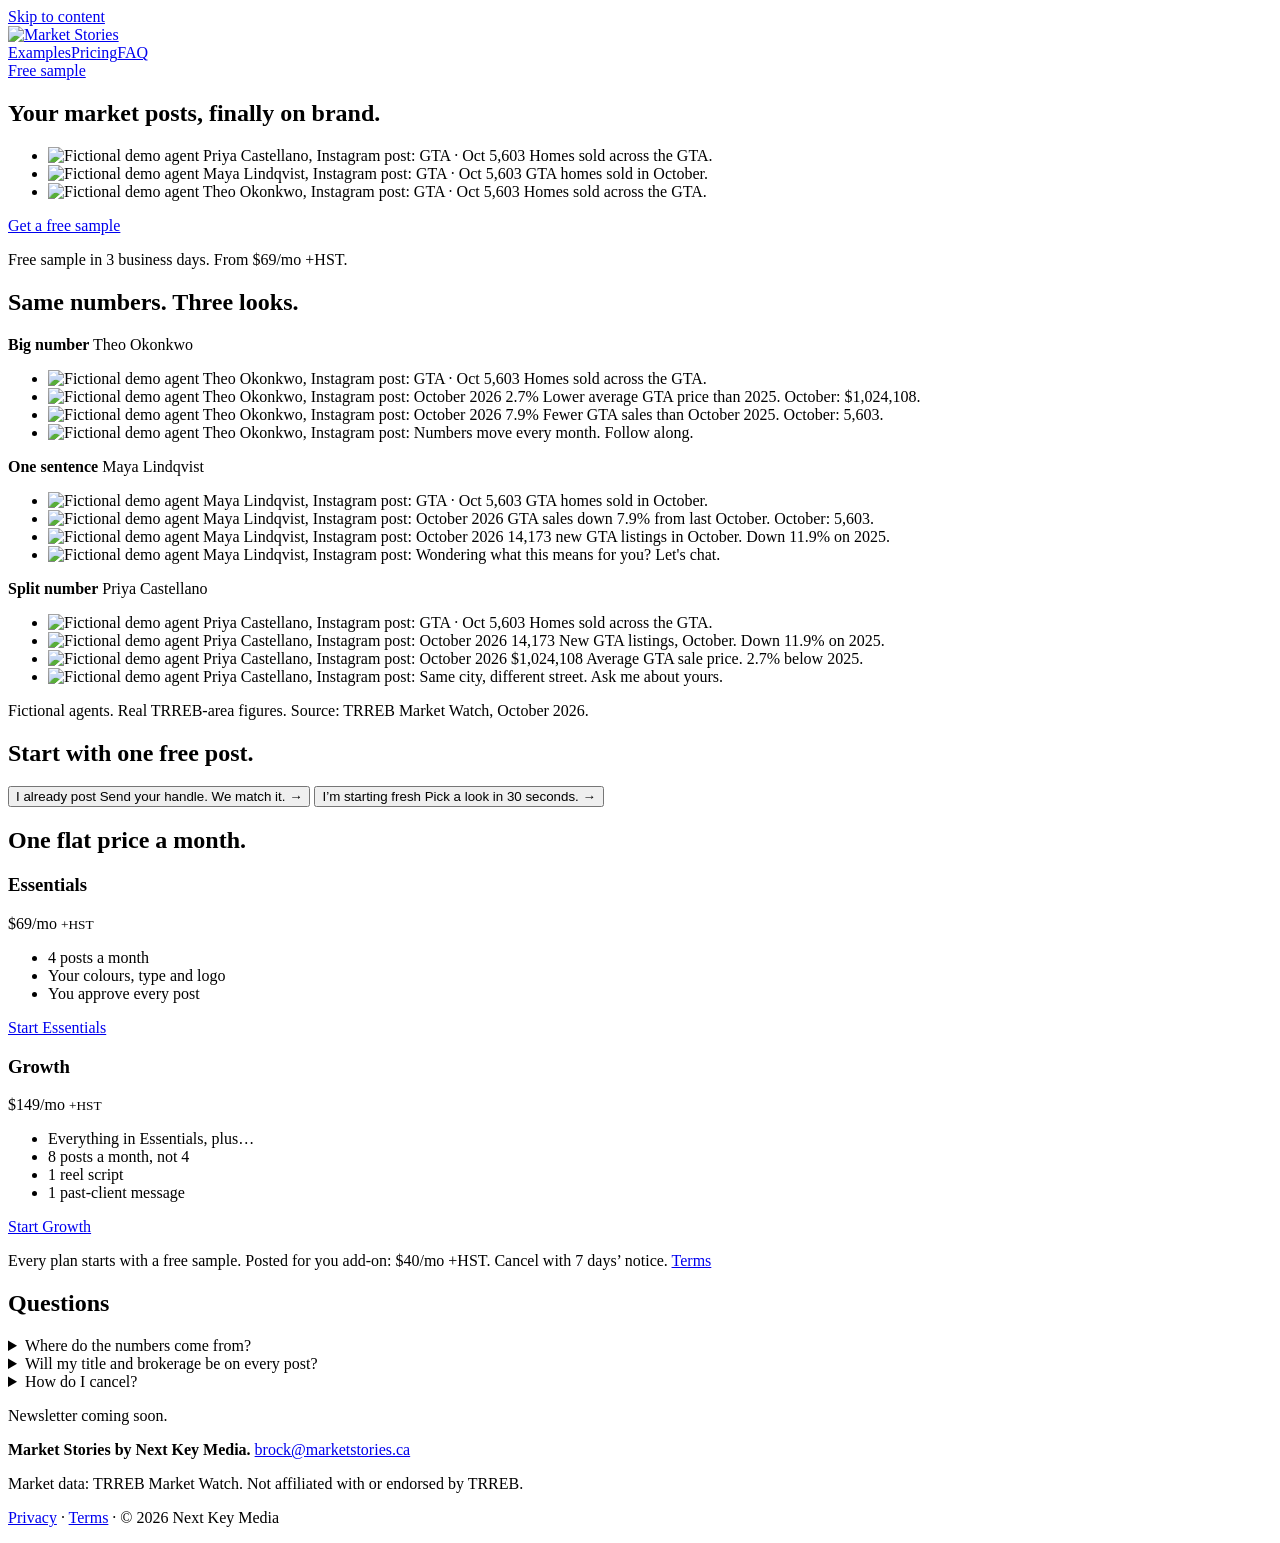
==== index.html @ 49beb7dd "Market Stories site v6.3" ====
<!doctype html>
<html lang="en-CA" class="no-js">
<head>
<meta charset="utf-8">
<meta name="viewport" content="width=device-width, initial-scale=1">
<script>document.documentElement.classList.remove("no-js")</script>
<title>Market Stories | Your market posts, finally on brand</title>
<meta name="description" content="Monthly TRREB market posts for GTA agents, in your own colours, type and logo. You approve every post. Free sample.">
<link rel="canonical" href="https://marketstories.ca/">
<meta name="theme-color" content="#F3EFE6">
<meta property="og:type" content="website">
<meta property="og:locale" content="en_CA">
<meta property="og:site_name" content="Market Stories">
<meta property="og:url" content="https://marketstories.ca/">
<meta property="og:title" content="Your market posts, finally on brand.">
<meta property="og:description" content="Monthly TRREB market posts for GTA agents, in your own brand.">
<meta property="og:image" content="https://marketstories.ca/og-image.png">
<meta property="og:image:width" content="1200">
<meta property="og:image:height" content="630">
<meta property="og:image:alt" content="Market Stories: Your market posts, finally on brand. Two example posts for fictional demo agents.">
<meta name="twitter:card" content="summary_large_image">
<link rel="icon" href="/favicon.ico" sizes="any">
<link rel="icon" href="/favicon-32.svg" type="image/svg+xml">
<link rel="apple-touch-icon" href="/apple-touch-icon.png">
<link rel="manifest" href="/site.webmanifest">
<link rel="preload" href="/assets/fonts/bricolage-grotesque-latin-800-normal.woff2" as="font" type="font/woff2" crossorigin>
<link rel="stylesheet" href="/assets/css/site.css">
<script id="ms-config" type="application/json">{"TALLY_FORM_ID": "LD788l", "CONTACT_EMAIL": "brock@marketstories.ca", "VIBES": {"luxury": ["serif", "navy"], "local": ["modern", "sand"], "data": ["bold", "lime"], "minimal": ["modern", "white"]}, "PALETTES": {"navy": ["#1F2A44", "#F6F1E7", "#D4B062"], "forest": ["#1E3B2F", "#F4EFE3", "#D9B26F"], "sand": ["#EFE6D8", "#2E241D", "#B4532F"], "white": ["#FFFFFF", "#14213D", "#2F5BEA"], "blush": ["#262626", "#F7EDE8", "#E8A598"], "lime": ["#0F0F0F", "#F2F2F2", "#C8F560"]}}</script>
<script src="/assets/js/site.js" defer></script>
</head>
<body>
<a class="skip" href="#main">Skip to content</a>

<header class="nav" id="top">
  <div class="wrap nav__in">
    <a class="nav__logo" href="/#top" aria-label="Market Stories, back to top">
      <img src="/assets/brand/logo-horizontal-light.svg" alt="Market Stories" width="722" height="86">
    </a>
    <nav class="nav__links" aria-label="Main">
      <a href="#examples">Examples</a><a href="#plans">Pricing</a><a href="#faq">FAQ</a>
    </nav>
    <a class="btn btn--signal btn--sm" href="#start">Free sample</a>
  </div>
</header>

<main id="main">

<section class="hero" aria-labelledby="hero-h">
  <div class="wrap">
    <h1 id="hero-h">Your market posts, finally on brand.</h1>
  </div>
  <ul class="swipe" role="list" aria-label="Three example posts for fictional demo agents. Swipe for more." tabindex="0"><li class="swipe__item"><img src="/assets/posts/priya/cover-720.webp" srcset="/assets/posts/priya/cover-360.webp 360w, /assets/posts/priya/cover-720.webp 720w" sizes="(min-width: 960px) 300px, 72vw" width="720" height="900" loading="eager" fetchpriority="high" decoding="async" alt="Fictional demo agent Priya Castellano, Instagram post: GTA · Oct 5,603 Homes sold across the GTA."></li><li class="swipe__item"><img src="/assets/posts/maya/cover-720.webp" srcset="/assets/posts/maya/cover-360.webp 360w, /assets/posts/maya/cover-720.webp 720w" sizes="(min-width: 960px) 300px, 72vw" width="720" height="900" loading="eager" fetchpriority="high" decoding="async" alt="Fictional demo agent Maya Lindqvist, Instagram post: GTA · Oct 5,603 GTA homes sold in October."></li><li class="swipe__item"><img src="/assets/posts/theo/cover-720.webp" srcset="/assets/posts/theo/cover-360.webp 360w, /assets/posts/theo/cover-720.webp 720w" sizes="(min-width: 960px) 300px, 72vw" width="720" height="900" loading="eager" decoding="async" alt="Fictional demo agent Theo Okonkwo, Instagram post: GTA · Oct 5,603 Homes sold across the GTA."></li></ul>
  <div class="wrap hero__end">
    <a class="btn btn--signal btn--big" href="#start">Get a free sample</a>
    <p class="micro">Free sample in 3 business days. From $69/mo +HST.</p>
  </div>
</section>

<section class="examples" id="examples" aria-labelledby="ex-h">
  <div class="wrap">
    <h2 id="ex-h">Same numbers. Three looks.</h2>
  </div>
  <div class="row"><p class="row__who wrap"><b>Big number</b> <span>Theo Okonkwo</span></p><ul class="swipe" role="list" aria-label="Big number posts for fictional demo agent Theo Okonkwo" tabindex="0"><li class="swipe__item"><img src="/assets/posts/theo/cover-720.webp" srcset="/assets/posts/theo/cover-360.webp 360w, /assets/posts/theo/cover-720.webp 720w" sizes="(min-width: 960px) 300px, 72vw" width="720" height="900" loading="eager" decoding="async" alt="Fictional demo agent Theo Okonkwo, Instagram post: GTA · Oct 5,603 Homes sold across the GTA."></li><li class="swipe__item"><img src="/assets/posts/theo/inner2-720.webp" srcset="/assets/posts/theo/inner2-360.webp 360w, /assets/posts/theo/inner2-720.webp 720w" sizes="(min-width: 960px) 300px, 72vw" width="720" height="900" loading="eager" decoding="async" alt="Fictional demo agent Theo Okonkwo, Instagram post: October 2026 2.7% Lower average GTA price than 2025. October: $1,024,108."></li><li class="swipe__item"><img src="/assets/posts/theo/inner3-720.webp" srcset="/assets/posts/theo/inner3-360.webp 360w, /assets/posts/theo/inner3-720.webp 720w" sizes="(min-width: 960px) 300px, 72vw" width="720" height="900" loading="eager" decoding="async" alt="Fictional demo agent Theo Okonkwo, Instagram post: October 2026 7.9% Fewer GTA sales than October 2025. October: 5,603."></li><li class="swipe__item"><img src="/assets/posts/theo/close-720.webp" srcset="/assets/posts/theo/close-360.webp 360w, /assets/posts/theo/close-720.webp 720w" sizes="(min-width: 960px) 300px, 72vw" width="720" height="900" loading="eager" decoding="async" alt="Fictional demo agent Theo Okonkwo, Instagram post: Numbers move every month. Follow along."></li></ul></div>
  <div class="row"><p class="row__who wrap"><b>One sentence</b> <span>Maya Lindqvist</span></p><ul class="swipe" role="list" aria-label="One sentence posts for fictional demo agent Maya Lindqvist" tabindex="0"><li class="swipe__item"><img src="/assets/posts/maya/cover-720.webp" srcset="/assets/posts/maya/cover-360.webp 360w, /assets/posts/maya/cover-720.webp 720w" sizes="(min-width: 960px) 300px, 72vw" width="720" height="900" loading="eager" decoding="async" alt="Fictional demo agent Maya Lindqvist, Instagram post: GTA · Oct 5,603 GTA homes sold in October."></li><li class="swipe__item"><img src="/assets/posts/maya/inner2-720.webp" srcset="/assets/posts/maya/inner2-360.webp 360w, /assets/posts/maya/inner2-720.webp 720w" sizes="(min-width: 960px) 300px, 72vw" width="720" height="900" loading="eager" decoding="async" alt="Fictional demo agent Maya Lindqvist, Instagram post: October 2026 GTA sales down 7.9% from last October. October: 5,603."></li><li class="swipe__item"><img src="/assets/posts/maya/inner3-720.webp" srcset="/assets/posts/maya/inner3-360.webp 360w, /assets/posts/maya/inner3-720.webp 720w" sizes="(min-width: 960px) 300px, 72vw" width="720" height="900" loading="eager" decoding="async" alt="Fictional demo agent Maya Lindqvist, Instagram post: October 2026 14,173 new GTA listings in October. Down 11.9% on 2025."></li><li class="swipe__item"><img src="/assets/posts/maya/close-720.webp" srcset="/assets/posts/maya/close-360.webp 360w, /assets/posts/maya/close-720.webp 720w" sizes="(min-width: 960px) 300px, 72vw" width="720" height="900" loading="eager" decoding="async" alt="Fictional demo agent Maya Lindqvist, Instagram post: Wondering what this means for you? Let&#x27;s chat."></li></ul></div>
  <div class="row"><p class="row__who wrap"><b>Split number</b> <span>Priya Castellano</span></p><ul class="swipe" role="list" aria-label="Split number posts for fictional demo agent Priya Castellano" tabindex="0"><li class="swipe__item"><img src="/assets/posts/priya/cover-720.webp" srcset="/assets/posts/priya/cover-360.webp 360w, /assets/posts/priya/cover-720.webp 720w" sizes="(min-width: 960px) 300px, 72vw" width="720" height="900" loading="eager" decoding="async" alt="Fictional demo agent Priya Castellano, Instagram post: GTA · Oct 5,603 Homes sold across the GTA."></li><li class="swipe__item"><img src="/assets/posts/priya/inner2-720.webp" srcset="/assets/posts/priya/inner2-360.webp 360w, /assets/posts/priya/inner2-720.webp 720w" sizes="(min-width: 960px) 300px, 72vw" width="720" height="900" loading="eager" decoding="async" alt="Fictional demo agent Priya Castellano, Instagram post: October 2026 14,173 New GTA listings, October. Down 11.9% on 2025."></li><li class="swipe__item"><img src="/assets/posts/priya/inner3-720.webp" srcset="/assets/posts/priya/inner3-360.webp 360w, /assets/posts/priya/inner3-720.webp 720w" sizes="(min-width: 960px) 300px, 72vw" width="720" height="900" loading="eager" decoding="async" alt="Fictional demo agent Priya Castellano, Instagram post: October 2026 $1,024,108 Average GTA sale price. 2.7% below 2025."></li><li class="swipe__item"><img src="/assets/posts/priya/close-720.webp" srcset="/assets/posts/priya/close-360.webp 360w, /assets/posts/priya/close-720.webp 720w" sizes="(min-width: 960px) 300px, 72vw" width="720" height="900" loading="eager" decoding="async" alt="Fictional demo agent Priya Castellano, Instagram post: Same city, different street. Ask me about yours."></li></ul></div>
  <div class="wrap"><p class="micro">Fictional agents. Real TRREB-area figures. Source: TRREB Market Watch, October 2026.</p></div>
</section>

<section class="ways" id="start" aria-labelledby="ways-h">
  <div class="wrap">
    <h2 id="ways-h">Start with one free post.</h2>
    <div class="ways__grid">
      <button class="way way--signal" type="button" data-choice="Free sample: match my feed" data-path="feed">
        <span class="way__tag">I already post</span>
        <span class="way__line">Send your handle. We match it.</span>
        <span class="way__go" aria-hidden="true">→</span>
      </button>
      <button class="way" type="button" data-open="vibe-dialog">
        <span class="way__tag">I’m starting fresh</span>
        <span class="way__line">Pick a look in 30 seconds.</span>
        <span class="way__go" aria-hidden="true">→</span>
      </button>
    </div>
  </div>
</section>

<section class="plans" id="plans" aria-labelledby="plans-h">
  <div class="wrap">
    <h2 id="plans-h">One flat price a month.</h2>
    <div class="plans__grid">
      <article class="plan" aria-labelledby="p-essentials">
        <h3 id="p-essentials">Essentials</h3>
        <p class="plan__price"><span>$69</span>/mo <small>+HST</small></p>
        <ul><li>4 posts a month</li><li>Your colours, type and logo</li><li>You approve every post</li></ul>
        <a class="btn btn--ink btn--block" href="#start" data-plan="Essentials">Start Essentials</a>
      </article>
      <article class="plan" aria-labelledby="p-growth">
        <h3 id="p-growth">Growth</h3>
        <p class="plan__price"><span>$149</span>/mo <small>+HST</small></p>
        <ul><li>Everything in Essentials, plus…</li><li>8 posts a month, not 4</li><li>1 reel script</li><li>1 past-client message</li></ul>
        <a class="btn btn--ink btn--block" href="#start" data-plan="Growth">Start Growth</a>
      </article>
    </div>
    <p class="micro">Every plan starts with a free sample. Posted for you add-on: $40/mo +HST. Cancel with 7 days’ notice. <a href="/terms.html">Terms</a></p>
  </div>
</section>

<section class="faq" id="faq" aria-labelledby="faq-h">
  <div class="wrap">
    <h2 id="faq-h">Questions</h2>
    <details><summary>Where do the numbers come from?</summary><p>TRREB’s monthly Market Watch report. Every post with a figure carries the line “Source: TRREB Market Watch, [Month Year]”.</p></details>
    <details><summary>Will my title and brokerage be on every post?</summary><p>Yes, exactly as registered, on every post. Ontario advertising rules ask for it, so it’s built into every layout.</p></details>
    <details><summary>How do I cancel?</summary><p>Give us 7 days’ notice before your next billing date and you won’t be billed again. Email <a href="mailto:brock@marketstories.ca">brock@marketstories.ca</a>.</p></details>
  </div>
</section>

</main>

<footer class="footer">
  <div class="wrap">
    <div class="news">
      <p class="news__h">Newsletter coming soon.</p>
    </div>
    <div class="footer__legal">
      <p><strong>Market Stories by Next Key Media.</strong> <a href="mailto:brock@marketstories.ca">brock@marketstories.ca</a></p>
      <p class="muted">Market data: TRREB Market Watch. Not affiliated with or endorsed by TRREB.</p>
      <p class="muted"><a href="/privacy.html">Privacy</a> · <a href="/terms.html">Terms</a> · © 2026 Next Key Media</p>
    </div>
  </div>
</footer>
<dialog class="pick" id="vibe-dialog" aria-labelledby="pick-h">
  <form method="dialog" class="pick__in">
    <h2 id="pick-h">Pick a look.</h2>
    <div class="pick__grid">
    <div class="pv pv--empty" aria-live="polite"><p class="pv__k">GTA · Oct</p><p class="pv__n">5,603</p><p class="pv__l">Homes sold across the GTA.</p><p class="pv__hint">Your look shows here as you pick.</p></div>
    <div class="pick__opts">
    <fieldset><legend>Feel</legend><div class="chips" data-key="vibe"><button type="button" class="chip" data-v="luxury" aria-pressed="false">Luxury</button><button type="button" class="chip" data-v="local" aria-pressed="false">Friendly local</button><button type="button" class="chip" data-v="data" aria-pressed="false">Bold data</button><button type="button" class="chip" data-v="minimal" aria-pressed="false">Minimal</button></div></fieldset>
    <fieldset><legend>Type</legend><div class="chips" data-key="font"><button type="button" class="chip chip--serif" data-v="serif" aria-pressed="false">Classic serif</button><button type="button" class="chip chip--modern" data-v="modern" aria-pressed="false">Clean modern</button><button type="button" class="chip chip--bold" data-v="bold" aria-pressed="false">Bold</button></div></fieldset>
    <fieldset><legend>Colours</legend><div class="chips" data-key="palette"><button type="button" class="chip chip--sw" data-v="navy" aria-pressed="false"><i style="background:#1F2A44"></i><i style="background:#D4B062"></i><span class="sr">Navy and gold</span></button><button type="button" class="chip chip--sw" data-v="forest" aria-pressed="false"><i style="background:#1E3B2F"></i><i style="background:#D9B26F"></i><span class="sr">Forest and cream</span></button><button type="button" class="chip chip--sw" data-v="sand" aria-pressed="false"><i style="background:#EFE6D8"></i><i style="background:#B4532F"></i><span class="sr">Sand and terracotta</span></button><button type="button" class="chip chip--sw" data-v="white" aria-pressed="false"><i style="background:#FFFFFF"></i><i style="background:#2F5BEA"></i><span class="sr">White and cobalt</span></button><button type="button" class="chip chip--sw" data-v="blush" aria-pressed="false"><i style="background:#262626"></i><i style="background:#E8A598"></i><span class="sr">Charcoal and blush</span></button><button type="button" class="chip chip--sw" data-v="lime" aria-pressed="false"><i style="background:#0F0F0F"></i><i style="background:#C8F560"></i><span class="sr">Black and lime</span></button></div></fieldset>
    </div>
    </div>
    <button class="btn btn--signal btn--block" type="button" data-choice="Free sample: starter style" data-path="vibe" disabled>Continue</button>
    <p class="micro pick__need">Pick a feel, a type and colours to continue.</p>
    <button class="pick__x" value="close" aria-label="Close">×</button>
  </form>
</dialog>
<script async src="https://tally.so/widgets/embed.js"></script>
</body>
</html>
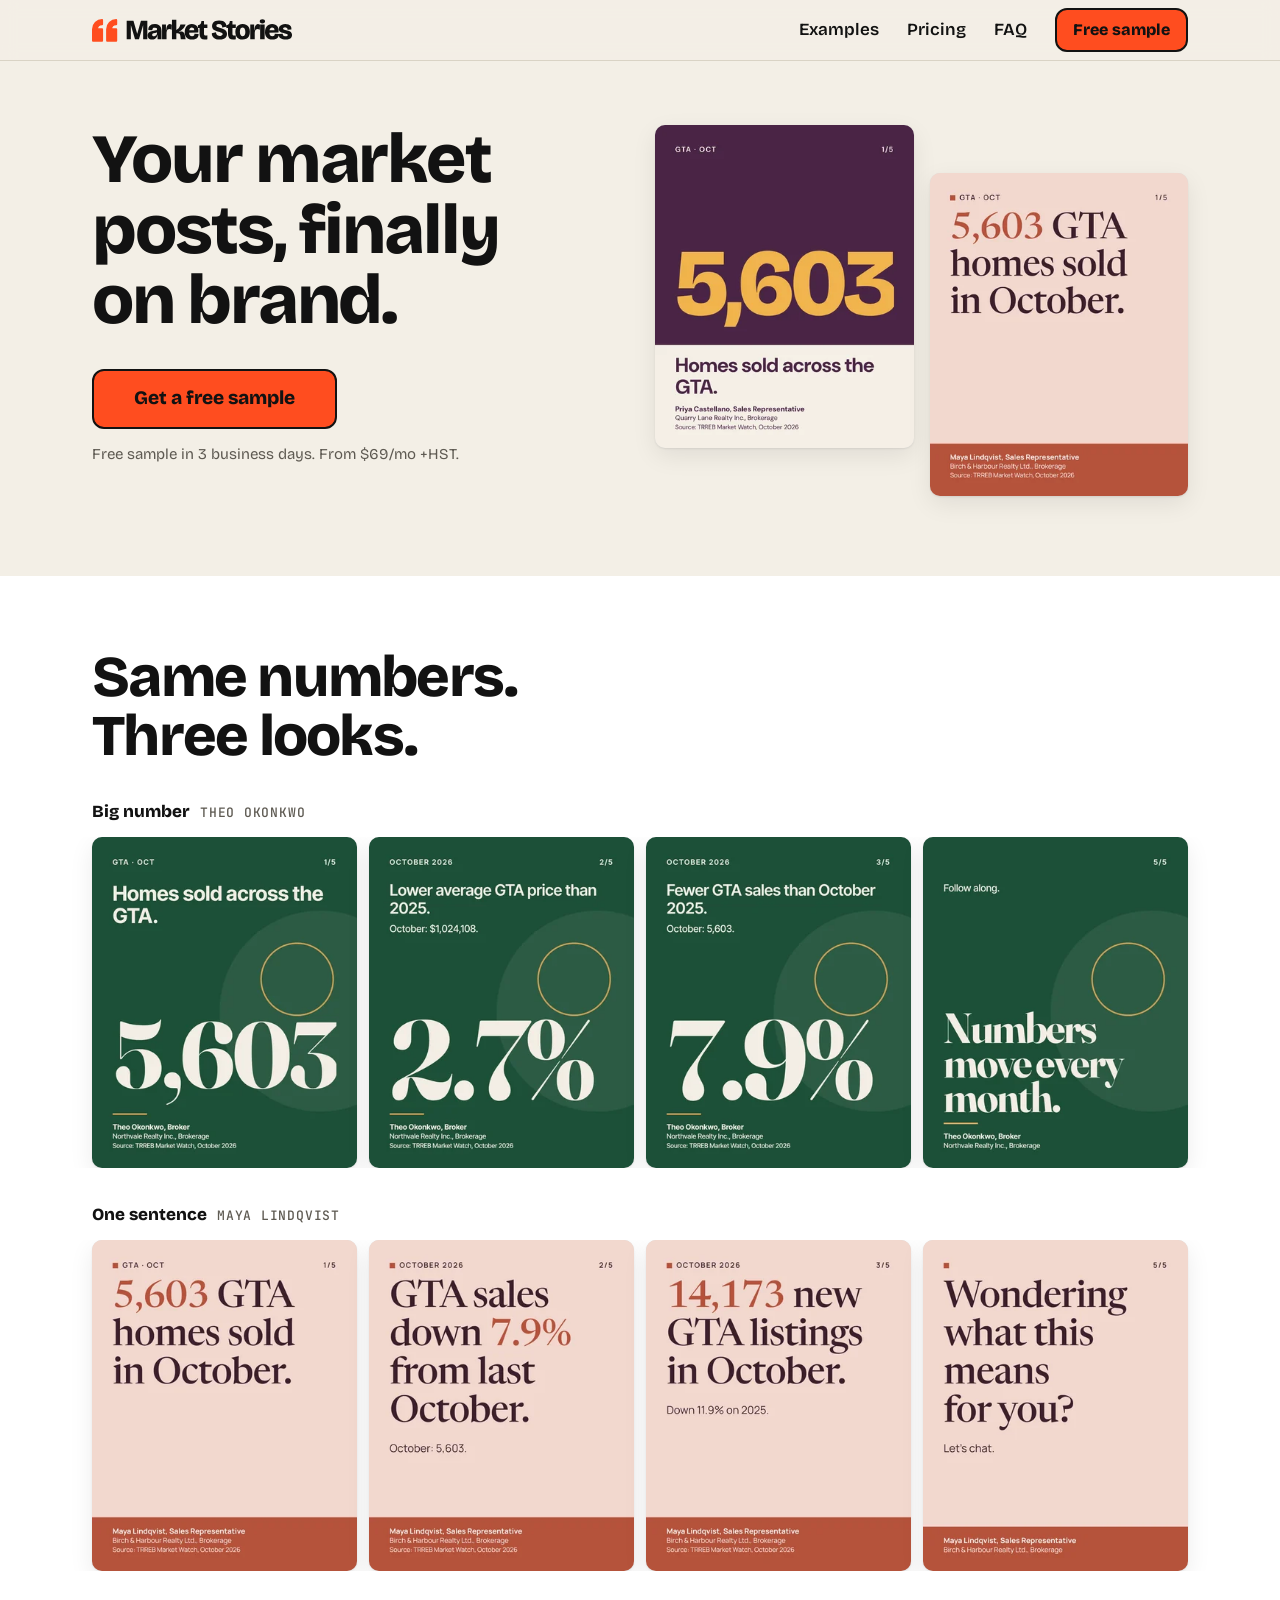
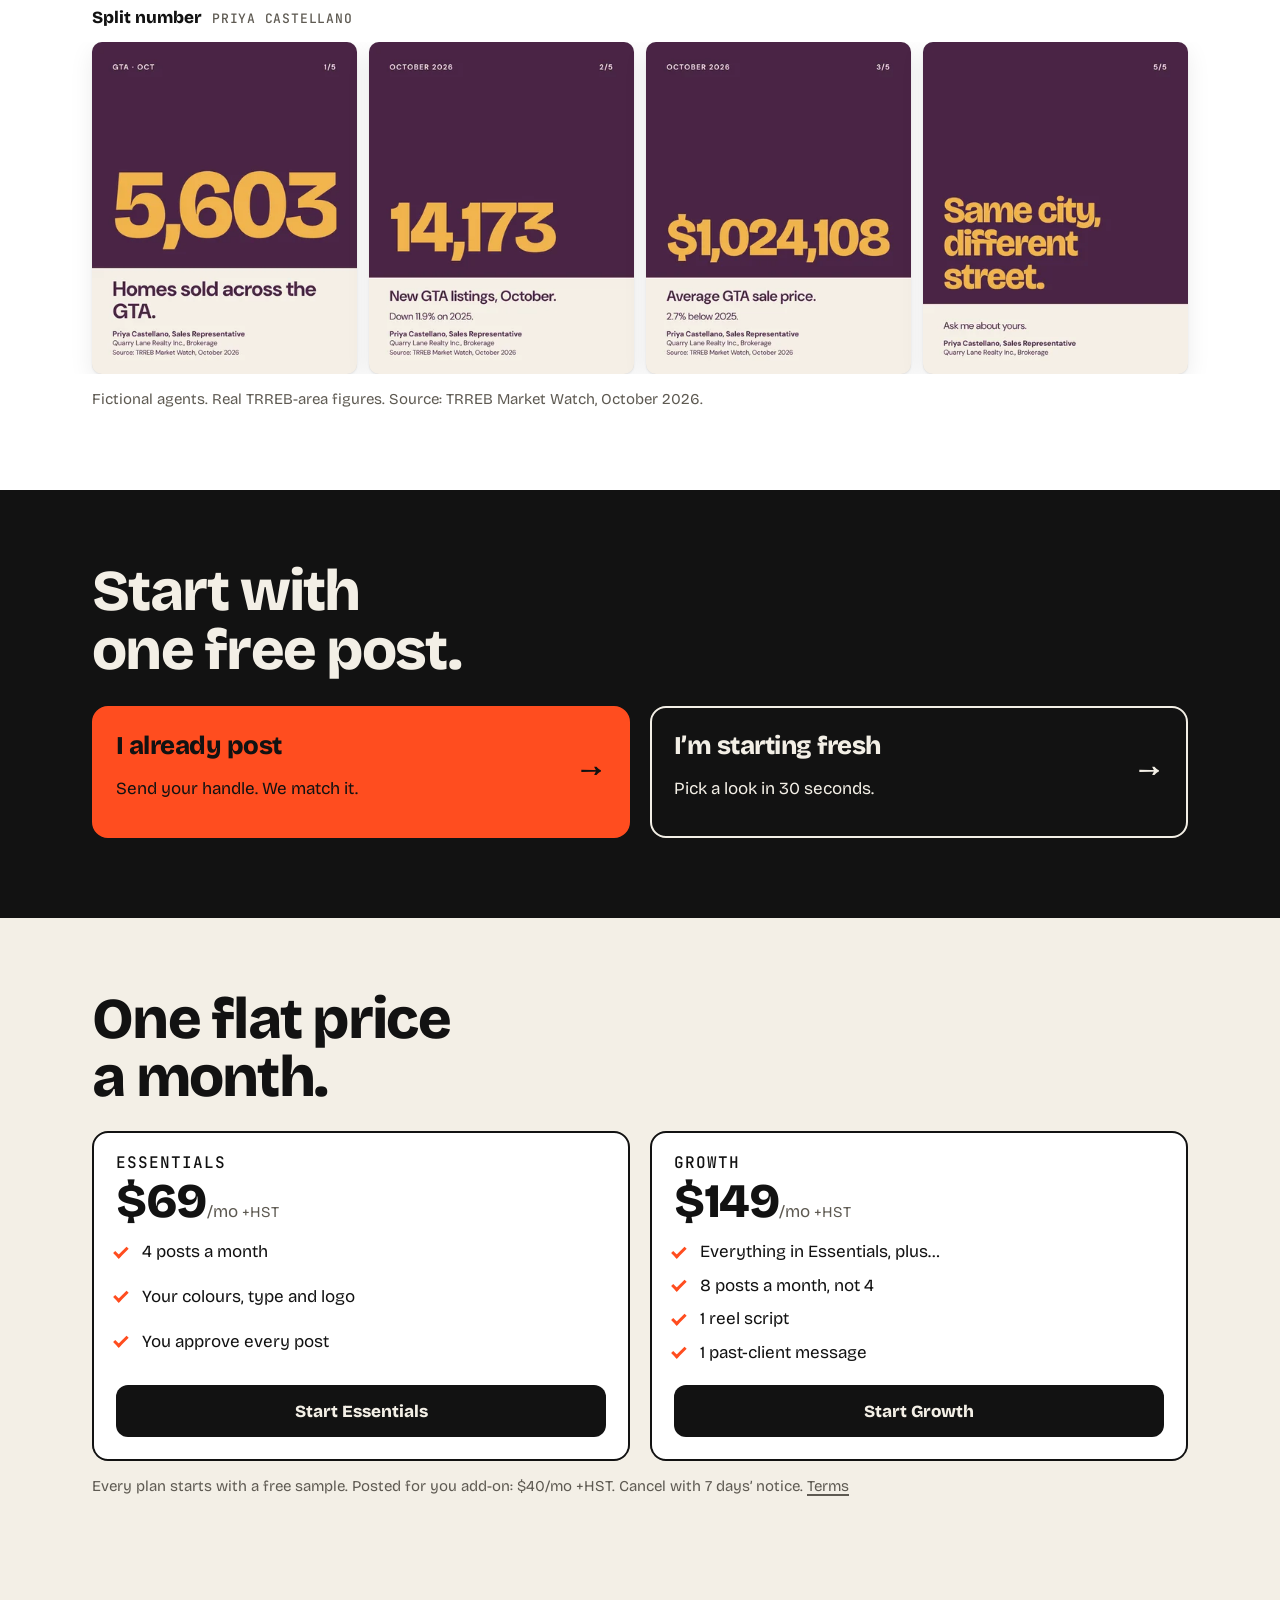
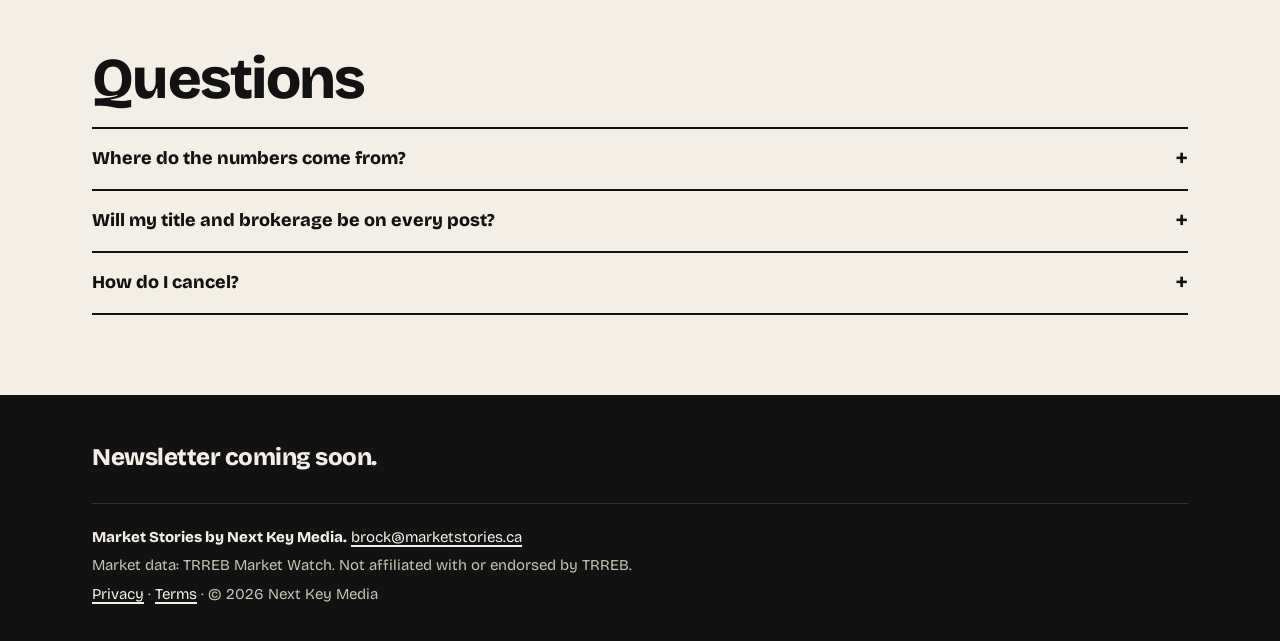
==== commit d37d7443: "Site v6.4: Stripe checkout buttons (index)" ====
--- a/index.html
+++ b/index.html
@@ -92,13 +92,13 @@
         <h3 id="p-essentials">Essentials</h3>
         <p class="plan__price"><span>$69</span>/mo <small>+HST</small></p>
         <ul><li>4 posts a month</li><li>Your colours, type and logo</li><li>You approve every post</li></ul>
-        <a class="btn btn--ink btn--block" href="#start" data-plan="Essentials">Start Essentials</a>
+        <a class="btn btn--ink btn--block" href="https://buy.stripe.com/aFa5kC6isdZq4bh0Pl7kc0X">Start Essentials</a>
       </article>
       <article class="plan" aria-labelledby="p-growth">
         <h3 id="p-growth">Growth</h3>
         <p class="plan__price"><span>$149</span>/mo <small>+HST</small></p>
         <ul><li>Everything in Essentials, plus…</li><li>8 posts a month, not 4</li><li>1 reel script</li><li>1 past-client message</li></ul>
-        <a class="btn btn--ink btn--block" href="#start" data-plan="Growth">Start Growth</a>
+        <a class="btn btn--ink btn--block" href="https://buy.stripe.com/00wcN4gX6f3u8rxeGb7kc0Y">Start Growth</a>
       </article>
     </div>
     <p class="micro">Every plan starts with a free sample. Posted for you add-on: $40/mo +HST. Cancel with 7 days’ notice. <a href="/terms.html">Terms</a></p>
--- a/assets/css/site.css
+++ b/assets/css/site.css
@@ -0,0 +1,228 @@
+/* Market Stories site v6. Soft Block v11 tokens. Mobile first: one idea per screen, posts do the talking. */
+
+@font-face { font-family: "Bricolage Grotesque"; src: url("/assets/fonts/bricolage-grotesque-latin-400-normal.woff2") format("woff2"); font-weight: 400; font-display: swap; }
+@font-face { font-family: "Bricolage Grotesque"; src: url("/assets/fonts/bricolage-grotesque-latin-600-normal.woff2") format("woff2"); font-weight: 600; font-display: swap; }
+@font-face { font-family: "Bricolage Grotesque"; src: url("/assets/fonts/bricolage-grotesque-latin-800-normal.woff2") format("woff2"); font-weight: 800; font-display: swap; }
+@font-face { font-family: "JetBrains Mono"; src: url("/assets/fonts/jetbrains-mono-latin-500-normal.woff2") format("woff2"); font-weight: 500; font-display: swap; }
+@font-face { font-family: "Playfair Display"; src: url("/assets/fonts/playfair-display-latin-700-normal.woff2") format("woff2"); font-weight: 700; font-display: swap; }
+@font-face { font-family: "Manrope"; src: url("/assets/fonts/manrope-latin-700-normal.woff2") format("woff2"); font-weight: 700; font-display: swap; }
+@font-face { font-family: "Poppins"; src: url("/assets/fonts/poppins-latin-800-normal.woff2") format("woff2"); font-weight: 800; font-display: swap; }
+@font-face { font-family: "Bricolage Fallback"; src: local("Arial"), local("Helvetica Neue"), local("Helvetica"), local("Liberation Sans"); size-adjust: 106%; ascent-override: 90%; descent-override: 25%; line-gap-override: 0%; }
+
+:root {
+  --signal: #FF4D1F;
+  --ink: #121212;
+  --paper: #F3EFE6;
+  --butter: #FFD86B;
+  --stone: #5E5A52;
+  --stone-dark: #C9C3B6;
+  --line: #D9D3C5;
+  --sans: "Bricolage Grotesque", "Bricolage Fallback", system-ui, -apple-system, "Segoe UI", Arial, sans-serif;
+  --mono: "JetBrains Mono", ui-monospace, Menlo, Consolas, monospace;
+  --r: 16px;
+  --gutter: 16px;
+  --max: 1160px;
+}
+
+*, *::before, *::after { box-sizing: border-box; }
+html { -webkit-text-size-adjust: 100%; scroll-behavior: smooth; scroll-padding-top: 72px; }
+body { margin: 0; background: var(--paper); color: var(--ink); font-family: var(--sans); font-size: 1.0625rem; line-height: 1.5; }
+img { max-width: 100%; height: auto; display: block; }
+a { color: inherit; text-decoration-thickness: 2px; text-underline-offset: 3px; }
+h1, h2, h3 { line-height: 1.02; margin: 0; letter-spacing: -.03em; font-weight: 800; }
+h1 { font-size: clamp(2.6rem, 11vw, 5.6rem); max-width: 12ch; }
+h2 { font-size: clamp(2rem, 8.4vw, 3.6rem); max-width: 14ch; text-wrap: balance; }
+h1 { text-wrap: balance; }
+main > section[id] { scroll-margin-top: 72px; }
+h3 { font-size: 1.25rem; }
+p { margin: 0; }
+.wrap { width: 100%; max-width: var(--max); margin: 0 auto; padding: 0 var(--gutter); }
+.sr { position: absolute !important; width: 1px; height: 1px; padding: 0; margin: -1px; overflow: hidden; clip: rect(0 0 0 0); white-space: nowrap; border: 0; }
+.skip { position: absolute; left: 8px; top: -60px; z-index: 100; background: var(--ink); color: var(--paper); padding: 10px 16px; border-radius: 8px; font-weight: 600; }
+.skip:focus { top: 8px; }
+:focus-visible { outline: 3px solid var(--ink); outline-offset: 3px; border-radius: 4px; }
+.footer :focus-visible, .ways :focus-visible { outline-color: var(--butter); }
+.micro { font-size: .9375rem; color: var(--stone); margin-top: 14px; }
+.sub { font-size: 1.125rem; color: var(--stone); margin-top: 12px; }
+
+/* Buttons */
+.btn { display: inline-flex; align-items: center; justify-content: center; min-height: 52px; padding: 0 26px; border-radius: 12px; font-family: var(--sans); font-weight: 800; font-size: 1.0625rem; text-decoration: none; border: 2px solid transparent; cursor: pointer; transition: transform .15s ease, background-color .15s ease; }
+.btn--signal { background: var(--signal); color: var(--ink); border-color: var(--ink); }   /* ink on Signal, 5.7:1 */
+.btn--signal:hover { background: #FF6A42; }
+.btn--ink { background: var(--ink); color: var(--paper); }
+.btn--ink:hover { background: #2A2A2A; }
+.btn--sm { min-height: 44px; padding: 0 16px; font-size: 1rem; }
+.btn--big { min-height: 60px; font-size: 1.1875rem; width: 100%; }
+.btn--block { width: 100%; }
+.btn:active { transform: translateY(1px); }
+
+/* Nav: logo, three links on wide screens, one button */
+.nav { position: sticky; top: 0; z-index: 50; background: rgba(243, 239, 230, .94); backdrop-filter: saturate(1.2) blur(8px); border-bottom: 1px solid var(--line); }
+.nav__in { display: flex; align-items: center; justify-content: space-between; height: 60px; gap: 16px; }
+.nav__logo { display: block; flex: 0 1 auto; min-width: 0; }
+.nav__logo img { height: 24px; width: auto; aspect-ratio: 722 / 86; }
+.nav__links { display: none; }
+
+/* Sections: generous space, one idea each */
+main > section { padding: 44px 0 52px; }
+.hero { padding-top: 28px; }
+.hero h1 { margin-bottom: 26px; }
+.hero__end { margin-top: 24px; }
+
+/* Swipe rows: posts at phone size, next one peeks so people know to swipe */
+.swipe { list-style: none; margin: 0; padding: 0 var(--gutter); display: grid; grid-auto-flow: column; grid-auto-columns: 74%; gap: 12px;
+  overflow-x: auto; scroll-snap-type: x mandatory; scroll-padding: 0 var(--gutter); overscroll-behavior-x: contain; scrollbar-width: none; }
+.swipe::-webkit-scrollbar { display: none; }
+.swipe__item { scroll-snap-align: start; border-radius: 10px; overflow: hidden; box-shadow: 0 1px 2px rgba(0, 0, 0, .08), 0 8px 24px rgba(0, 0, 0, .08); background: #ddd; }
+.swipe__item img { width: 100%; aspect-ratio: 4 / 5; object-fit: cover; }
+
+.examples { background: #fff; }
+.examples h2 { margin-bottom: 0; }
+.row { margin-top: 34px; }
+.row__who { display: flex; gap: 10px; align-items: baseline; margin-bottom: 12px; font-size: 1.0625rem; }
+.row__who span { color: var(--stone); font-family: var(--mono); font-size: .8125rem; text-transform: uppercase; letter-spacing: .06em; }
+
+/* Two ways in: two big tap cards */
+.ways { background: var(--ink); color: var(--paper); }
+.ways h2 { margin-bottom: 26px; }
+.ways__grid { display: grid; gap: 14px; }
+.way { position: relative; display: grid; gap: 6px; text-align: left; width: 100%; min-height: 132px; padding: 24px 64px 24px 22px; border-radius: var(--r);
+  border: 2px solid var(--paper); background: transparent; color: var(--paper); font: inherit; cursor: pointer; }
+.way--signal { background: var(--signal); color: var(--ink); border-color: var(--signal); }
+.way__tag { font-size: 1.6rem; font-weight: 800; letter-spacing: -.02em; line-height: 1.1; }
+.way__line { font-size: 1.0625rem; }
+.way__go { position: absolute; right: 22px; top: 50%; transform: translateY(-50%); font-size: 1.8rem; font-weight: 800; }
+.way:hover .way__go { transform: translate(4px, -50%); }
+
+/* Pricing: two cards */
+.plans h2 { margin-bottom: 24px; }
+.plans__grid { display: grid; gap: 14px; }
+.plan { background: #fff; border: 2px solid var(--ink); border-radius: var(--r); padding: 22px; display: flex; flex-direction: column; }
+.plan h3 { font-family: var(--mono); font-size: 1rem; text-transform: uppercase; letter-spacing: .06em; font-weight: 500; }
+.plan__price { margin: 6px 0 14px; color: var(--stone); font-size: 1.0625rem; }
+.plan__price span { font-size: 3rem; font-weight: 800; color: var(--ink); letter-spacing: -.03em; line-height: 1; }
+.plan__price small { font-size: .9375rem; }
+.plan ul { margin: 0 0 20px; padding: 0; list-style: none; display: grid; gap: 8px; flex: 1; }
+.plan li { padding-left: 26px; position: relative; }
+.plan li::before { content: ""; position: absolute; left: 0; top: .55em; width: 14px; height: 8px; border-left: 3px solid var(--signal); border-bottom: 3px solid var(--signal); transform: rotate(-45deg) translateY(-3px); }
+
+/* FAQ: three closed items */
+.faq h2 { margin-bottom: 18px; }
+.faq details { border-top: 2px solid var(--ink); }
+.faq details:last-of-type { border-bottom: 2px solid var(--ink); }
+.faq summary { min-height: 60px; display: flex; align-items: center; justify-content: space-between; gap: 16px; font-weight: 800; font-size: 1.125rem; cursor: pointer; list-style: none; }
+.faq summary::-webkit-details-marker { display: none; }
+.faq summary::after { content: "+"; font-size: 1.6rem; font-weight: 600; flex: none; }
+.faq details[open] summary::after { content: "−"; }
+.faq details p { padding: 0 0 18px; color: #34322D; max-width: 44rem; }
+
+/* Footer with the newsletter opt-in */
+.footer { background: var(--ink); color: var(--paper); padding: 44px 0 36px; font-size: .9375rem; }
+.footer a { color: var(--paper); }
+.footer .muted { color: var(--stone-dark); }
+.footer__legal { display: grid; gap: 6px; border-top: 1px solid #34322D; padding-top: 22px; margin-top: 28px; }
+.footer__legal:first-child { border-top: 0; margin-top: 0; padding-top: 0; }
+.news__h { font-size: 1.5rem; font-weight: 800; letter-spacing: -.02em; margin-bottom: 14px; }
+.news__row { display: flex; gap: 8px; }
+.news input[type="email"] { flex: 1; min-width: 0; min-height: 52px; border-radius: 12px; border: 2px solid var(--paper); background: transparent; color: var(--paper); padding: 0 14px; font: inherit; font-size: 1rem; }
+.news input::placeholder { color: var(--stone-dark); }
+.news__ok { display: flex; gap: 10px; align-items: flex-start; margin-top: 12px; color: #E4DFD3; cursor: pointer; }
+.news__ok input { width: 22px; height: 22px; margin: 1px 0 0; flex: none; accent-color: var(--signal); }
+.news__msg { color: var(--butter); min-height: 1.4em; margin-top: 6px; }
+
+/* Look picker dialog */
+.pick, .stub { border: 2px solid var(--ink); border-radius: 18px; padding: 0; max-width: 520px; width: calc(100% - 24px); background: var(--paper); color: var(--ink); }
+.pick::backdrop, .stub::backdrop { background: rgba(18, 18, 18, .6); }
+.pick__in { padding: 26px 20px 22px; position: relative; }
+.pick h2 { font-size: 2rem; margin-bottom: 14px; }
+.pick fieldset { border: 0; padding: 0; margin: 0 0 18px; }
+.pick legend { font-family: var(--mono); font-size: .8125rem; text-transform: uppercase; letter-spacing: .08em; color: var(--stone); margin-bottom: 8px; }
+.pick__x { position: absolute; top: 10px; right: 10px; width: 48px; height: 48px; border: 0; background: transparent; font-size: 2rem; cursor: pointer; color: var(--ink); }
+.chips { display: flex; flex-wrap: wrap; gap: 8px; }
+.chip { min-height: 46px; padding: 0 16px; border: 2px solid var(--ink); border-radius: 999px; background: #fff; color: var(--ink); font: 700 1rem var(--sans); cursor: pointer; }
+.chip[aria-pressed="true"] { background: var(--ink); color: var(--paper); }
+.chip--serif { font-family: "Playfair Display", Georgia, serif; }
+.chip--modern { font-family: "Manrope", var(--sans); }
+.chip--bold { font-family: "Poppins", var(--sans); font-weight: 800; text-transform: uppercase; }
+.chip--sw { padding: 0; width: 100%; height: 46px; display: inline-flex; overflow: hidden; }
+.chips[data-key="palette"] { display: grid; grid-template-columns: repeat(3, 1fr); }
+/* Live preview tile in the look picker */
+.pick__grid { display: grid; grid-template-columns: 112px 1fr; gap: 16px; align-items: start; }
+.pv { aspect-ratio: 4 / 5; border-radius: 10px; padding: 10px; background: #E7E2D8; color: var(--ink); display: flex; flex-direction: column;
+  justify-content: flex-end; overflow: hidden; position: sticky; top: 0; border: 1px solid rgba(0,0,0,.08); transition: background .2s, color .2s; }
+.pv p { margin: 0; }
+.pv__k { font: 700 .5rem/1 var(--mono); letter-spacing: .08em; text-transform: uppercase; margin-bottom: auto !important; opacity: .8; }
+.pv__n { font-weight: 800; font-size: 1.9rem; line-height: .9; letter-spacing: -.04em; color: var(--pv-ac, currentColor); }
+.pv__l { font-size: .62rem; font-weight: 700; line-height: 1.15; margin-top: 4px !important; }
+.pv__hint { display: none; }
+.pv--empty .pv__k, .pv--empty .pv__n, .pv--empty .pv__l { display: none; }
+.pv--empty .pv__hint { display: block; font-size: .72rem; line-height: 1.3; color: var(--stone); margin: auto 0 !important; text-align: center; }
+.pv--luxury { justify-content: center; text-align: center; }
+.pv--luxury .pv__k { margin-bottom: 18px !important; }
+.pv--data .pv__n { font-size: 2.5rem; }
+.pv--minimal .pv__n { font-size: 1.4rem; font-weight: 600; }
+.pv--bold .pv__l { text-transform: uppercase; }
+.pv--serif .pv__n { font-weight: 700; }
+.pick__need[hidden] { display: none; }
+.btn[disabled] { opacity: .45; cursor: not-allowed; }
+.chip--sw i { flex: 1; height: 100%; }
+.chip--sw[aria-pressed="true"] { box-shadow: 0 0 0 3px var(--paper), 0 0 0 5px var(--ink); }
+
+/* Preview stand-in for the Tally popup */
+.stub__in { padding: 26px 22px; }
+.stub__in h2 { font-size: 1.6rem; margin-bottom: 10px; }
+.stub__in p { margin-bottom: 10px; }
+.stub__flag { display: inline-block; background: var(--butter); font: 700 .75rem var(--mono); letter-spacing: .06em; text-transform: uppercase; padding: 4px 8px; border-radius: 6px; border: 1.5px solid var(--ink); }
+.stub fieldset { border: 2px solid var(--ink); border-radius: 10px; padding: 10px 14px 6px; margin: 0 0 14px; }
+.stub legend { font-weight: 800; padding: 0 6px; }
+.stub__choice { display: flex; align-items: center; gap: 10px; min-height: 40px; }
+.stub__label { font-weight: 800; margin-bottom: 4px; }
+.stub__fields { margin: 0 0 14px; padding-left: 1.2em; font-size: .9375rem; }
+.mono { font-family: var(--mono); font-size: .8125rem; color: var(--stone); }
+.small { font-size: .9375rem; color: var(--stone); }
+
+/* Legal pages */
+.draft { background: var(--butter); color: var(--ink); border: 2px solid var(--ink); border-radius: 10px; padding: 12px 16px; margin-bottom: 28px; }
+.page { padding: 48px 0 80px; }
+.page .wrap { max-width: 760px; }
+.page h1 { font-size: clamp(2rem, 6vw, 3rem); margin-bottom: .5em; }
+.page h2 { font-size: 1.4rem; margin: 1.6em 0 .5em; }
+.page p { margin-bottom: 1em; }
+.page ul { padding-left: 1.2em; }
+.page li { margin-bottom: .5em; }
+.label { font-family: var(--mono); font-size: .8125rem; letter-spacing: .08em; text-transform: uppercase; color: var(--stone); margin-bottom: 14px; }
+.lede { font-size: 1.2rem; margin-bottom: 1em; }
+.hero__ctas { display: flex; flex-wrap: wrap; gap: 16px; align-items: center; }
+.link-arrow { font-weight: 800; }
+
+/* Wider screens: posts sit in a row, cards side by side */
+@media (min-width: 720px) {
+  :root { --gutter: 32px; }
+  main > section { padding: 72px 0 80px; }
+  /* Percentages resolve against the content box, so the gutter padding is not subtracted again: rows line up with .wrap. */
+  .swipe { grid-auto-columns: calc((100% - 24px) / 3); max-width: var(--max); margin: 0 auto; }
+  .row .swipe { grid-auto-columns: calc((100% - 36px) / 4); }
+  .ways__grid, .plans__grid { grid-template-columns: 1fr 1fr; gap: 20px; }
+  .btn--big { width: auto; padding: 0 40px; }
+  .hero__end { display: flex; align-items: center; gap: 24px; }
+  .hero__end .micro { margin: 0; }
+  .news { max-width: 560px; }
+}
+@media (min-width: 960px) {
+  .nav__links { display: flex; gap: 28px; font-weight: 600; margin-left: auto; }
+  .nav__links a { text-decoration: none; min-height: 44px; display: inline-flex; align-items: center; }
+  .nav__links a:hover { text-decoration: underline; }
+  .nav__in > .btn { margin-left: 12px; }
+  /* Desktop hero: headline + button on the left, two posts side by side on the right. Mobile is unchanged. */
+  .hero { display: grid; grid-template-columns: minmax(0, 1fr) minmax(0, 1.05fr); grid-template-areas: "h posts" "end posts";
+    grid-template-rows: auto 1fr; column-gap: 56px; max-width: var(--max); margin: 0 auto; padding-left: var(--gutter); padding-right: var(--gutter);
+    padding-top: 64px; align-items: start; }
+  .hero > .wrap:first-child { grid-area: h; padding: 0; align-self: end; }
+  .hero h1 { font-size: clamp(3.6rem, 5.4vw, 5.2rem); margin-bottom: 0; }
+  .hero .swipe { grid-area: posts; grid-auto-columns: 1fr; grid-template-columns: 1fr 1fr; grid-auto-flow: row; padding: 0; gap: 16px;
+    overflow: visible; max-width: none; margin: 0; align-items: start; }
+  .hero .swipe__item:nth-child(n+3) { display: none; }
+  .hero .swipe__item:nth-child(2) { margin-top: 48px; }
+  .hero > .hero__end { grid-area: end; margin-top: 32px; padding: 0; flex-direction: column; align-items: flex-start; gap: 14px; }
+}
+@media (prefers-reduced-motion: reduce) { html { scroll-behavior: auto; } .btn, .way__go { transition: none; } }
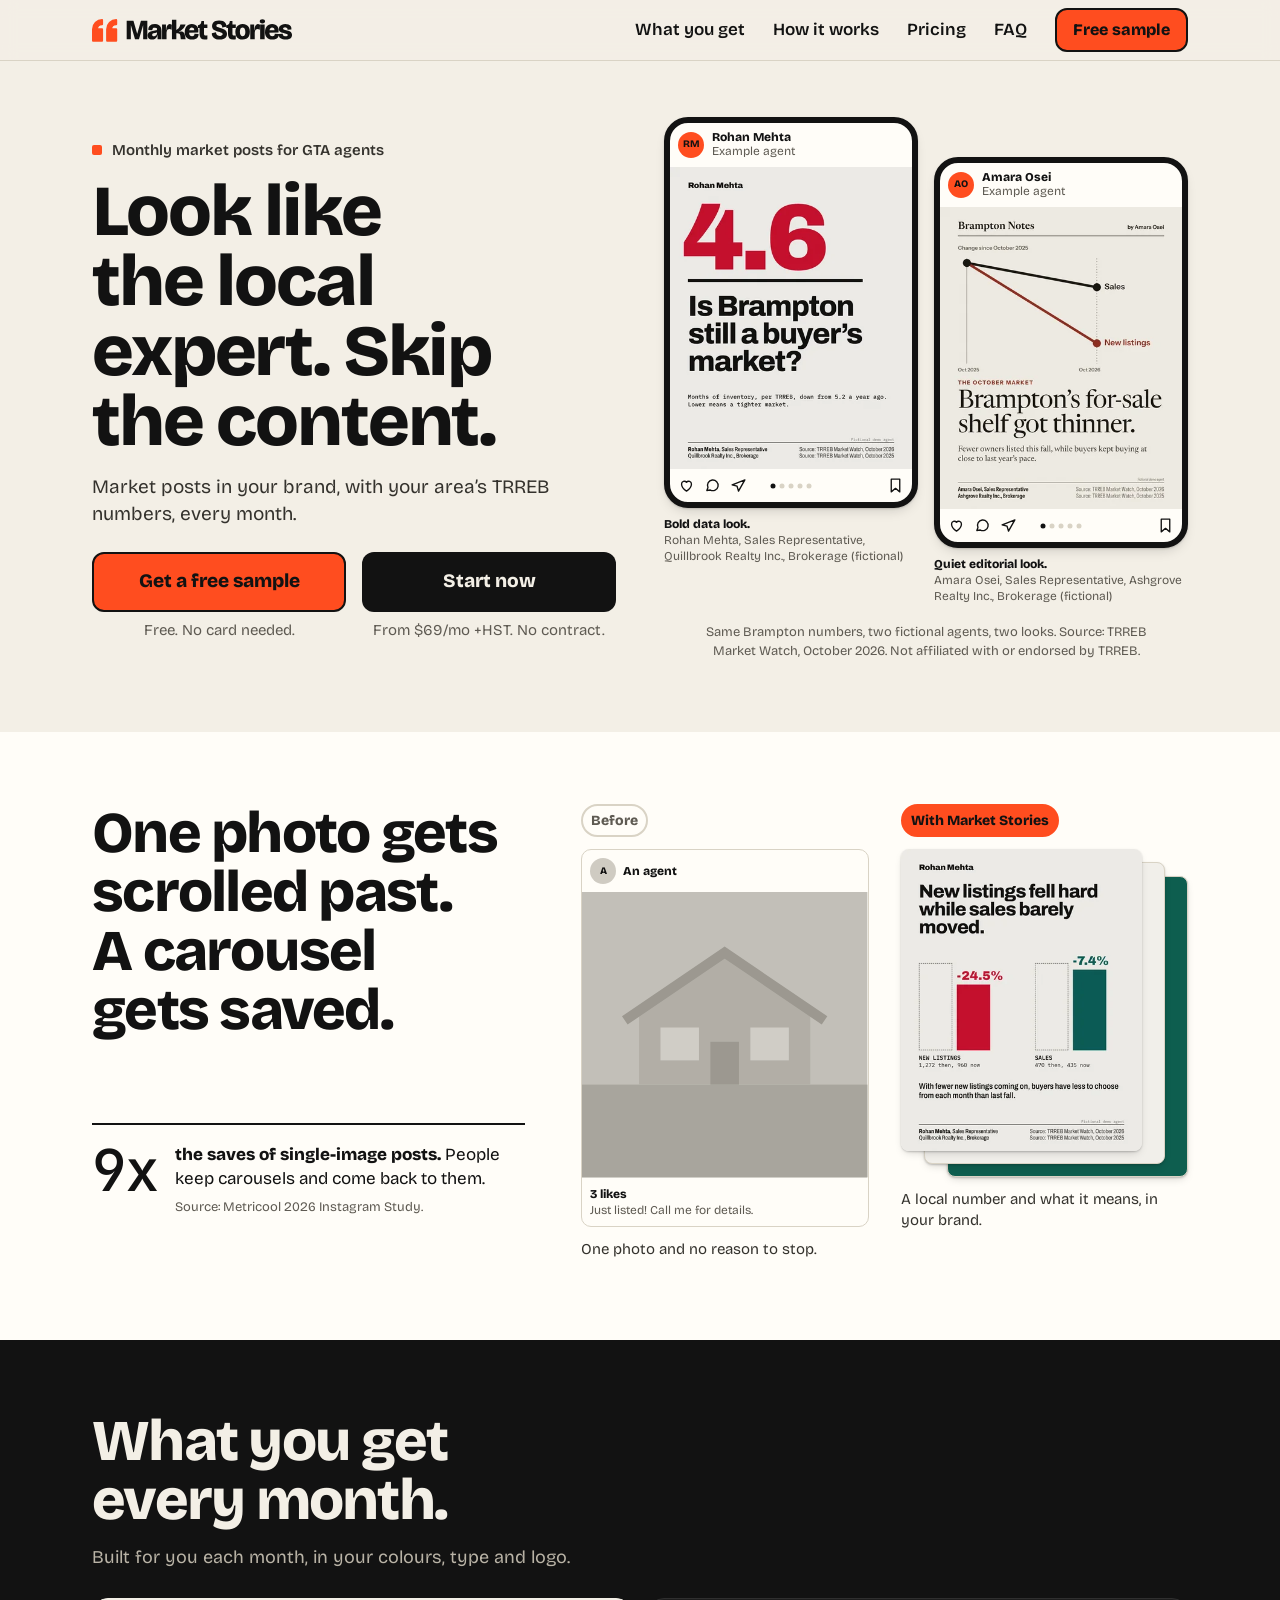
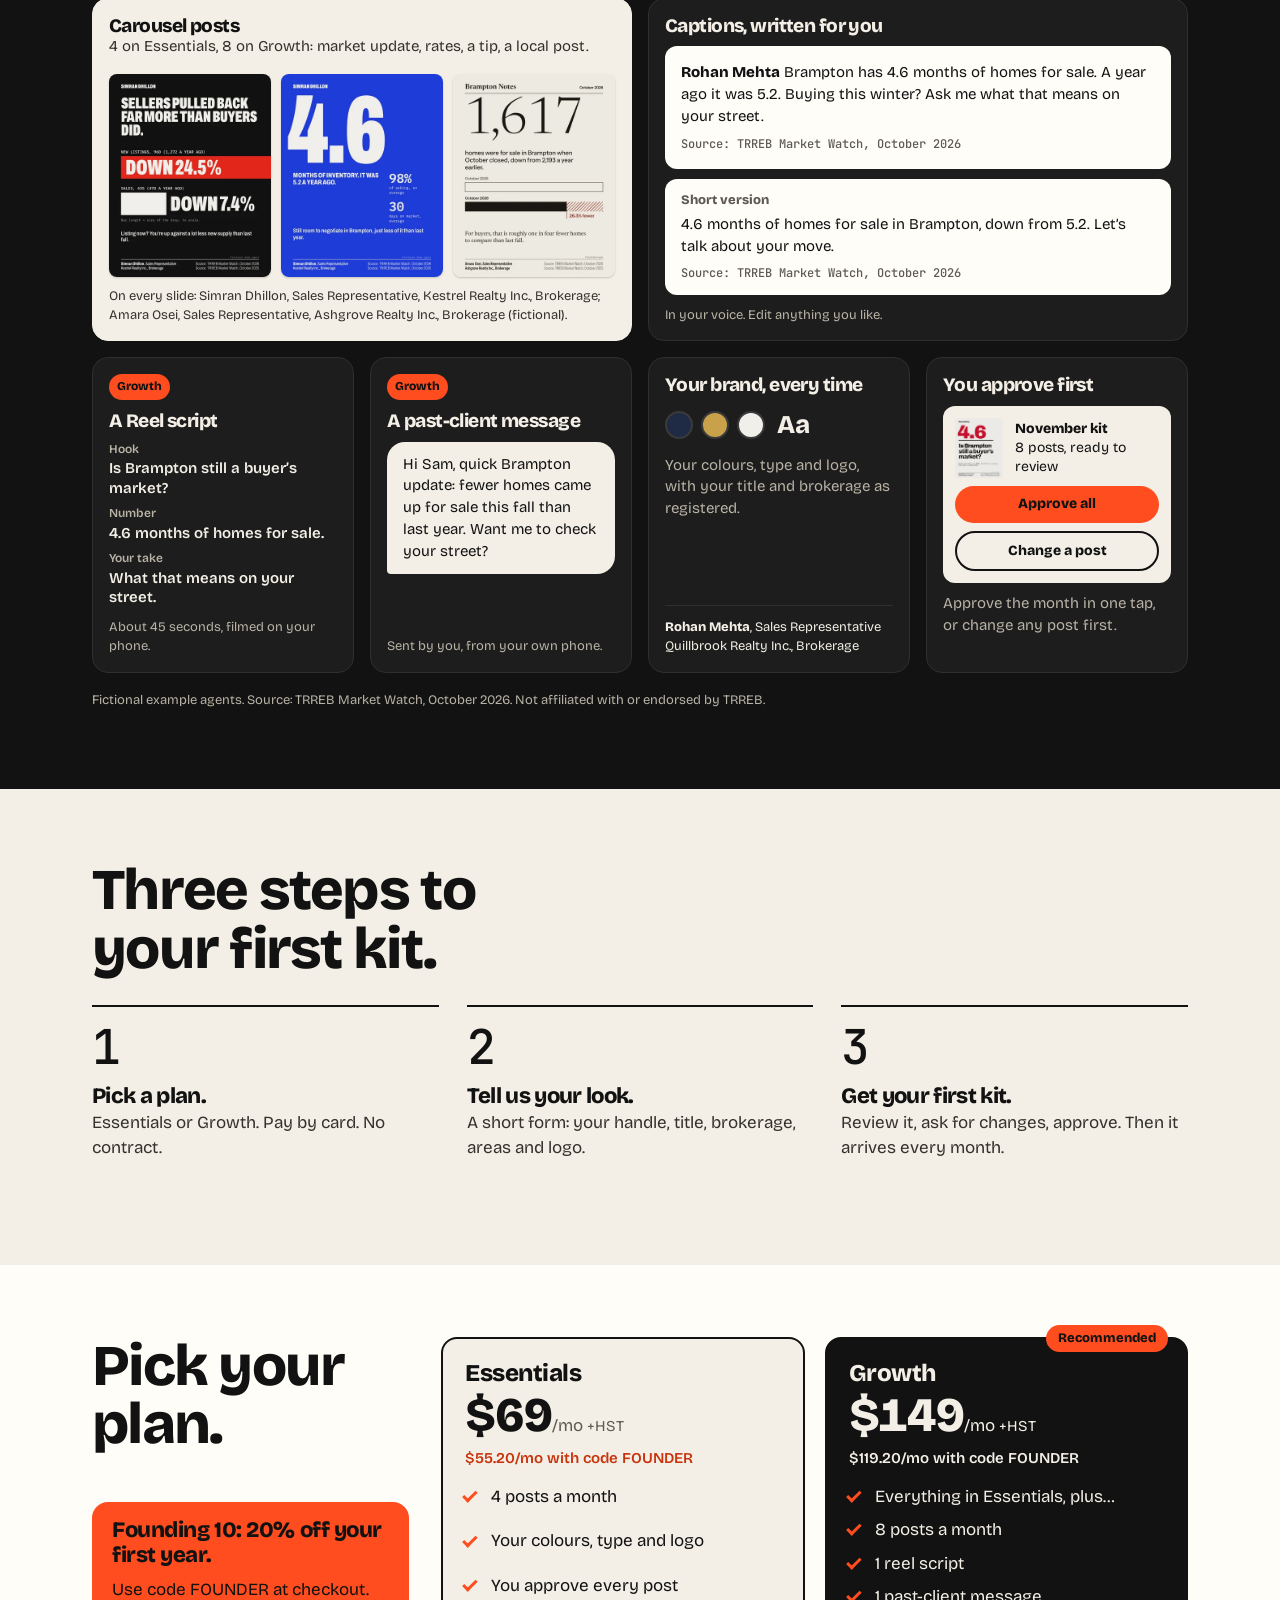
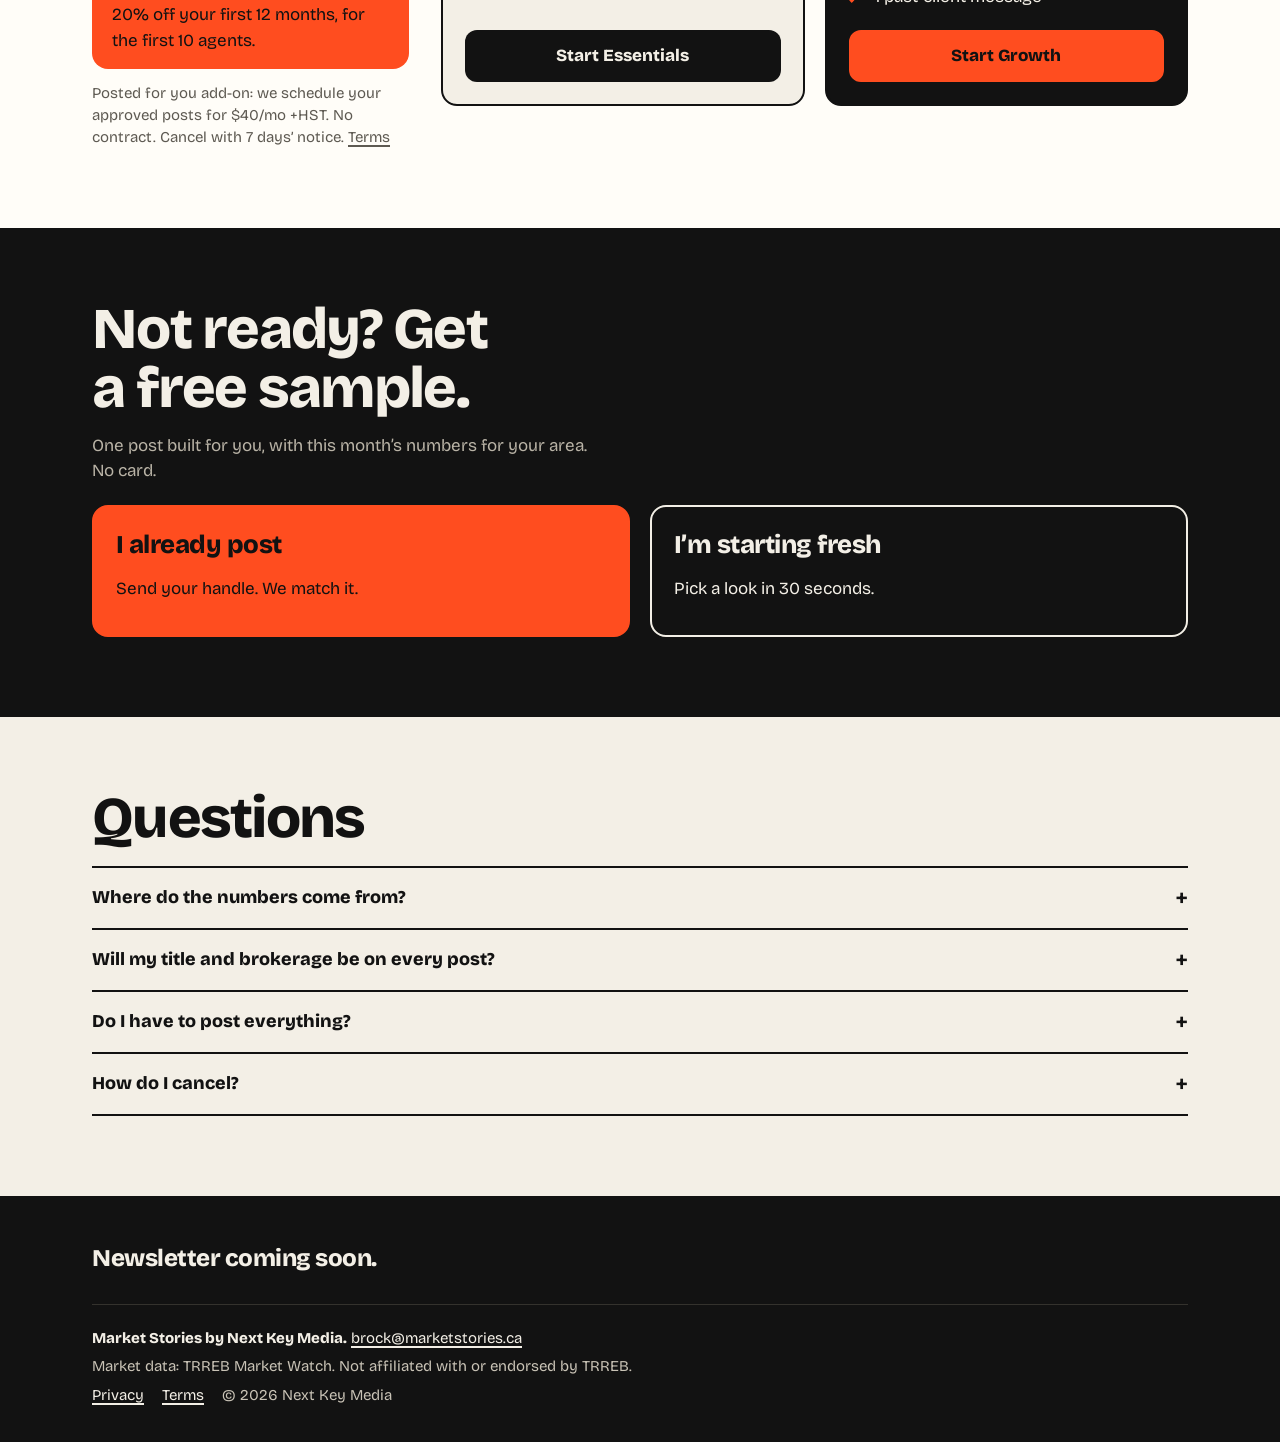
==== commit 4d5003e9: "Site v7.1 redesign Co-Authored-By: Claude Opus 5.5 <noreply@anthropic.com> Claude-Session: https://c" ====
--- a/index.html
+++ b/index.html
@@ -4,20 +4,20 @@
 <meta charset="utf-8">
 <meta name="viewport" content="width=device-width, initial-scale=1">
 <script>document.documentElement.classList.remove("no-js")</script>
-<title>Market Stories | Your market posts, finally on brand</title>
-<meta name="description" content="Monthly TRREB market posts for GTA agents, in your own colours, type and logo. You approve every post. Free sample.">
+<title>Market Stories | Look like the local expert. Skip the content</title>
+<meta name="description" content="Monthly market posts for GTA agents, built in your colours, type and logo, with TRREB numbers for your area. You approve every post. Free sample.">
 <link rel="canonical" href="https://marketstories.ca/">
 <meta name="theme-color" content="#F3EFE6">
 <meta property="og:type" content="website">
 <meta property="og:locale" content="en_CA">
 <meta property="og:site_name" content="Market Stories">
 <meta property="og:url" content="https://marketstories.ca/">
-<meta property="og:title" content="Your market posts, finally on brand.">
-<meta property="og:description" content="Monthly TRREB market posts for GTA agents, in your own brand.">
+<meta property="og:title" content="Look like the local expert. Skip the content.">
+<meta property="og:description" content="Monthly market posts for GTA agents, in your own brand. You approve every post.">
 <meta property="og:image" content="https://marketstories.ca/og-image.png">
 <meta property="og:image:width" content="1200">
 <meta property="og:image:height" content="630">
-<meta property="og:image:alt" content="Market Stories: Your market posts, finally on brand. Two example posts for fictional demo agents.">
+<meta property="og:image:alt" content="Market Stories: example market posts for fictional demo agents.">
 <meta name="twitter:card" content="summary_large_image">
 <link rel="icon" href="/favicon.ico" sizes="any">
 <link rel="icon" href="/favicon-32.svg" type="image/svg+xml">
@@ -25,10 +25,12 @@
 <link rel="manifest" href="/site.webmanifest">
 <link rel="preload" href="/assets/fonts/bricolage-grotesque-latin-800-normal.woff2" as="font" type="font/woff2" crossorigin>
 <link rel="stylesheet" href="/assets/css/site.css">
+<link rel="stylesheet" href="/assets/css/v7.css">
 <script id="ms-config" type="application/json">{"TALLY_FORM_ID": "LD788l", "CONTACT_EMAIL": "brock@marketstories.ca", "VIBES": {"luxury": ["serif", "navy"], "local": ["modern", "sand"], "data": ["bold", "lime"], "minimal": ["modern", "white"]}, "PALETTES": {"navy": ["#1F2A44", "#F6F1E7", "#D4B062"], "forest": ["#1E3B2F", "#F4EFE3", "#D9B26F"], "sand": ["#EFE6D8", "#2E241D", "#B4532F"], "white": ["#FFFFFF", "#14213D", "#2F5BEA"], "blush": ["#262626", "#F7EDE8", "#E8A598"], "lime": ["#0F0F0F", "#F2F2F2", "#C8F560"]}}</script>
 <script src="/assets/js/site.js" defer></script>
+<script src="/assets/js/v7.js" defer></script>
 </head>
-<body>
+<body class="v7">
 <a class="skip" href="#main">Skip to content</a>
 
 <header class="nav" id="top">
@@ -37,7 +39,7 @@
       <img src="/assets/brand/logo-horizontal-light.svg" alt="Market Stories" width="722" height="86">
     </a>
     <nav class="nav__links" aria-label="Main">
-      <a href="#examples">Examples</a><a href="#plans">Pricing</a><a href="#faq">FAQ</a>
+      <a href="#kit">What you get</a><a href="#how">How it works</a><a href="#plans">Pricing</a><a href="#faq">FAQ</a>
     </nav>
     <a class="btn btn--signal btn--sm" href="#start">Free sample</a>
   </div>
@@ -45,63 +47,196 @@
 
 <main id="main">
 
-<section class="hero" aria-labelledby="hero-h">
-  <div class="wrap">
-    <h1 id="hero-h">Your market posts, finally on brand.</h1>
-  </div>
-  <ul class="swipe" role="list" aria-label="Three example posts for fictional demo agents. Swipe for more." tabindex="0"><li class="swipe__item"><img src="/assets/posts/priya/cover-720.webp" srcset="/assets/posts/priya/cover-360.webp 360w, /assets/posts/priya/cover-720.webp 720w" sizes="(min-width: 960px) 300px, 72vw" width="720" height="900" loading="eager" fetchpriority="high" decoding="async" alt="Fictional demo agent Priya Castellano, Instagram post: GTA · Oct 5,603 Homes sold across the GTA."></li><li class="swipe__item"><img src="/assets/posts/maya/cover-720.webp" srcset="/assets/posts/maya/cover-360.webp 360w, /assets/posts/maya/cover-720.webp 720w" sizes="(min-width: 960px) 300px, 72vw" width="720" height="900" loading="eager" fetchpriority="high" decoding="async" alt="Fictional demo agent Maya Lindqvist, Instagram post: GTA · Oct 5,603 GTA homes sold in October."></li><li class="swipe__item"><img src="/assets/posts/theo/cover-720.webp" srcset="/assets/posts/theo/cover-360.webp 360w, /assets/posts/theo/cover-720.webp 720w" sizes="(min-width: 960px) 300px, 72vw" width="720" height="900" loading="eager" decoding="async" alt="Fictional demo agent Theo Okonkwo, Instagram post: GTA · Oct 5,603 Homes sold across the GTA."></li></ul>
-  <div class="wrap hero__end">
-    <a class="btn btn--signal btn--big" href="#start">Get a free sample</a>
-    <p class="micro">Free sample in 3 business days. From $69/mo +HST.</p>
-  </div>
-</section>
-
-<section class="examples" id="examples" aria-labelledby="ex-h">
-  <div class="wrap">
-    <h2 id="ex-h">Same numbers. Three looks.</h2>
-  </div>
-  <div class="row"><p class="row__who wrap"><b>Big number</b> <span>Theo Okonkwo</span></p><ul class="swipe" role="list" aria-label="Big number posts for fictional demo agent Theo Okonkwo" tabindex="0"><li class="swipe__item"><img src="/assets/posts/theo/cover-720.webp" srcset="/assets/posts/theo/cover-360.webp 360w, /assets/posts/theo/cover-720.webp 720w" sizes="(min-width: 960px) 300px, 72vw" width="720" height="900" loading="eager" decoding="async" alt="Fictional demo agent Theo Okonkwo, Instagram post: GTA · Oct 5,603 Homes sold across the GTA."></li><li class="swipe__item"><img src="/assets/posts/theo/inner2-720.webp" srcset="/assets/posts/theo/inner2-360.webp 360w, /assets/posts/theo/inner2-720.webp 720w" sizes="(min-width: 960px) 300px, 72vw" width="720" height="900" loading="eager" decoding="async" alt="Fictional demo agent Theo Okonkwo, Instagram post: October 2026 2.7% Lower average GTA price than 2025. October: $1,024,108."></li><li class="swipe__item"><img src="/assets/posts/theo/inner3-720.webp" srcset="/assets/posts/theo/inner3-360.webp 360w, /assets/posts/theo/inner3-720.webp 720w" sizes="(min-width: 960px) 300px, 72vw" width="720" height="900" loading="eager" decoding="async" alt="Fictional demo agent Theo Okonkwo, Instagram post: October 2026 7.9% Fewer GTA sales than October 2025. October: 5,603."></li><li class="swipe__item"><img src="/assets/posts/theo/close-720.webp" srcset="/assets/posts/theo/close-360.webp 360w, /assets/posts/theo/close-720.webp 720w" sizes="(min-width: 960px) 300px, 72vw" width="720" height="900" loading="eager" decoding="async" alt="Fictional demo agent Theo Okonkwo, Instagram post: Numbers move every month. Follow along."></li></ul></div>
-  <div class="row"><p class="row__who wrap"><b>One sentence</b> <span>Maya Lindqvist</span></p><ul class="swipe" role="list" aria-label="One sentence posts for fictional demo agent Maya Lindqvist" tabindex="0"><li class="swipe__item"><img src="/assets/posts/maya/cover-720.webp" srcset="/assets/posts/maya/cover-360.webp 360w, /assets/posts/maya/cover-720.webp 720w" sizes="(min-width: 960px) 300px, 72vw" width="720" height="900" loading="eager" decoding="async" alt="Fictional demo agent Maya Lindqvist, Instagram post: GTA · Oct 5,603 GTA homes sold in October."></li><li class="swipe__item"><img src="/assets/posts/maya/inner2-720.webp" srcset="/assets/posts/maya/inner2-360.webp 360w, /assets/posts/maya/inner2-720.webp 720w" sizes="(min-width: 960px) 300px, 72vw" width="720" height="900" loading="eager" decoding="async" alt="Fictional demo agent Maya Lindqvist, Instagram post: October 2026 GTA sales down 7.9% from last October. October: 5,603."></li><li class="swipe__item"><img src="/assets/posts/maya/inner3-720.webp" srcset="/assets/posts/maya/inner3-360.webp 360w, /assets/posts/maya/inner3-720.webp 720w" sizes="(min-width: 960px) 300px, 72vw" width="720" height="900" loading="eager" decoding="async" alt="Fictional demo agent Maya Lindqvist, Instagram post: October 2026 14,173 new GTA listings in October. Down 11.9% on 2025."></li><li class="swipe__item"><img src="/assets/posts/maya/close-720.webp" srcset="/assets/posts/maya/close-360.webp 360w, /assets/posts/maya/close-720.webp 720w" sizes="(min-width: 960px) 300px, 72vw" width="720" height="900" loading="eager" decoding="async" alt="Fictional demo agent Maya Lindqvist, Instagram post: Wondering what this means for you? Let&#x27;s chat."></li></ul></div>
-  <div class="row"><p class="row__who wrap"><b>Split number</b> <span>Priya Castellano</span></p><ul class="swipe" role="list" aria-label="Split number posts for fictional demo agent Priya Castellano" tabindex="0"><li class="swipe__item"><img src="/assets/posts/priya/cover-720.webp" srcset="/assets/posts/priya/cover-360.webp 360w, /assets/posts/priya/cover-720.webp 720w" sizes="(min-width: 960px) 300px, 72vw" width="720" height="900" loading="eager" decoding="async" alt="Fictional demo agent Priya Castellano, Instagram post: GTA · Oct 5,603 Homes sold across the GTA."></li><li class="swipe__item"><img src="/assets/posts/priya/inner2-720.webp" srcset="/assets/posts/priya/inner2-360.webp 360w, /assets/posts/priya/inner2-720.webp 720w" sizes="(min-width: 960px) 300px, 72vw" width="720" height="900" loading="eager" decoding="async" alt="Fictional demo agent Priya Castellano, Instagram post: October 2026 14,173 New GTA listings, October. Down 11.9% on 2025."></li><li class="swipe__item"><img src="/assets/posts/priya/inner3-720.webp" srcset="/assets/posts/priya/inner3-360.webp 360w, /assets/posts/priya/inner3-720.webp 720w" sizes="(min-width: 960px) 300px, 72vw" width="720" height="900" loading="eager" decoding="async" alt="Fictional demo agent Priya Castellano, Instagram post: October 2026 $1,024,108 Average GTA sale price. 2.7% below 2025."></li><li class="swipe__item"><img src="/assets/posts/priya/close-720.webp" srcset="/assets/posts/priya/close-360.webp 360w, /assets/posts/priya/close-720.webp 720w" sizes="(min-width: 960px) 300px, 72vw" width="720" height="900" loading="eager" decoding="async" alt="Fictional demo agent Priya Castellano, Instagram post: Same city, different street. Ask me about yours."></li></ul></div>
-  <div class="wrap"><p class="micro">Fictional agents. Real TRREB-area figures. Source: TRREB Market Watch, October 2026.</p></div>
+<section class="hx" aria-labelledby="hero-h">
+  <div class="wrap hx__in">
+    <div class="hx__copy">
+      <p class="kick">Monthly market posts for GTA agents</p>
+      <h1 id="hero-h">Look like the local expert. Skip the content.</h1>
+      <p class="hx__lede">Market posts in your brand, with your area’s TRREB numbers, every month.</p>
+      <div class="hero__end">
+        <div class="choose" role="group" aria-label="Two ways to start">
+      <div class="choose__opt">
+        <a class="btn btn--signal btn--block" href="#start">Get a free sample</a>
+        <p class="choose__note"><span>Free.</span> <span>No card needed.</span></p>
+      </div>
+      <div class="choose__opt">
+        <a class="btn btn--ink btn--block" href="#plans">Start now</a>
+        <p class="choose__note"><span>From $69/mo +HST.</span> <span>No contract.</span></p>
+      </div>
+    </div>
+      </div>
+    </div>
+    <div class="hx__stage">
+      <div class="hx__pair">
+      <figure class="phone phone--front">
+      <div class="phone__scr">
+        <div class="ig__top"><span class="ig__av" aria-hidden="true">RM</span><span class="ig__who"><b>Rohan Mehta</b><small>Example agent</small></span></div>
+        <ul class="ig__car" role="list" tabindex="0" aria-label="Example carousel for fictional agent Rohan Mehta. Swipe for more."><li><img src="/assets/v7/rohan-1-720.webp" srcset="/assets/v7/rohan-1-400.webp 400w, /assets/v7/rohan-1-720.webp 720w" sizes="(min-width: 960px) 290px, 60vw" width="720" height="900" loading="eager" fetchpriority="high" decoding="async" alt="Example post for fictional agent Rohan Mehta, slide 1 of 5: Is Brampton still a buyer’s market? 4.6 months of inventory, down from 5.2 a year ago."></li><li><img src="/assets/v7/rohan-2-720.webp" srcset="/assets/v7/rohan-2-400.webp 400w, /assets/v7/rohan-2-720.webp 720w" sizes="(min-width: 960px) 290px, 60vw" width="720" height="900" loading="eager" decoding="async" alt="Example post for fictional agent Rohan Mehta, slide 2 of 5: New listings fell hard while sales barely moved: new listings down 24.5 percent, sales down 7.4 percent."></li><li><img src="/assets/v7/rohan-3-720.webp" srcset="/assets/v7/rohan-3-400.webp 400w, /assets/v7/rohan-3-720.webp 720w" sizes="(min-width: 960px) 290px, 60vw" width="720" height="900" loading="eager" decoding="async" alt="Example post for fictional agent Rohan Mehta, slide 3 of 5: One year, two piles of homes for sale: 2,193 in October 2025, 1,617 in October 2026."></li><li><img src="/assets/v7/rohan-4-720.webp" srcset="/assets/v7/rohan-4-400.webp 400w, /assets/v7/rohan-4-720.webp 720w" sizes="(min-width: 960px) 290px, 60vw" width="720" height="900" loading="eager" decoding="async" alt="Example post for fictional agent Rohan Mehta, slide 4 of 5: What buyers paid against asking: 98 percent, 30 days on market on average."></li><li><img src="/assets/v7/rohan-5-720.webp" srcset="/assets/v7/rohan-5-400.webp 400w, /assets/v7/rohan-5-720.webp 720w" sizes="(min-width: 960px) 290px, 60vw" width="720" height="900" loading="eager" decoding="async" alt="Example post for fictional agent Rohan Mehta, slide 5 of 5: Been refreshing Brampton listings all fall? Send this to your house-hunting partner."></li></ul>
+        <div class="ig__bar"><svg viewBox="0 0 24 24" aria-hidden="true"><path d="M12 20s-7-4.4-7-10a4 4 0 0 1 7-2.6A4 4 0 0 1 19 10c0 5.6-7 10-7 10z"/></svg><svg viewBox="0 0 24 24" aria-hidden="true"><path d="M4 19l1.6-4.2A7.5 7.5 0 1 1 9 18.4z"/></svg><svg viewBox="0 0 24 24" aria-hidden="true"><path d="M21 4L3 11l7 2 2 7z"/></svg><svg class="ig__save" viewBox="0 0 24 24" aria-hidden="true"><path d="M6 3h12v18l-6-5-6 5z"/></svg><span class="ig__dots" aria-hidden="true"><i></i><i></i><i></i><i></i><i></i></span></div>
+      </div>
+      <figcaption><b>Bold data look.</b> Rohan Mehta, Sales Representative, Quillbrook Realty Inc., Brokerage (fictional)</figcaption>
+    </figure>
+      <figure class="phone phone--back">
+      <div class="phone__scr">
+        <div class="ig__top"><span class="ig__av" aria-hidden="true">AO</span><span class="ig__who"><b>Amara Osei</b><small>Example agent</small></span></div>
+        <ul class="ig__car" role="list" tabindex="0" aria-label="Example carousel for fictional agent Amara Osei. Swipe for more."><li><img src="/assets/v7/amara-1-720.webp" srcset="/assets/v7/amara-1-400.webp 400w, /assets/v7/amara-1-720.webp 720w" sizes="(min-width: 960px) 290px, 60vw" width="720" height="900" loading="eager" decoding="async" alt="Example post for fictional agent Amara Osei, slide 1 of 5: Brampton’s for-sale shelf got thinner. Slope chart of sales and new listings since October 2025."></li><li><img src="/assets/v7/amara-2-720.webp" srcset="/assets/v7/amara-2-400.webp 400w, /assets/v7/amara-2-720.webp 720w" sizes="(min-width: 960px) 290px, 60vw" width="720" height="900" loading="eager" decoding="async" alt="Example post for fictional agent Amara Osei, slide 2 of 5: 1,617 homes were for sale in Brampton when October closed, down from 2,193 a year earlier."></li><li><img src="/assets/v7/amara-3-720.webp" srcset="/assets/v7/amara-3-400.webp 400w, /assets/v7/amara-3-720.webp 720w" sizes="(min-width: 960px) 290px, 60vw" width="720" height="900" loading="eager" decoding="async" alt="Example post for fictional agent Amara Osei, slide 3 of 5: New listings fell three times faster than sales: 435 sales, down 7.4 percent; 960 new listings, down 24.5 percent."></li><li><img src="/assets/v7/amara-4-720.webp" srcset="/assets/v7/amara-4-400.webp 400w, /assets/v7/amara-4-720.webp 720w" sizes="(min-width: 960px) 290px, 60vw" width="720" height="900" loading="eager" decoding="async" alt="Example post for fictional agent Amara Osei, slide 4 of 5: 4.6 months of inventory, down from 5.2. 98 percent of asking price and 30 days on market, on average."></li><li><img src="/assets/v7/amara-5-720.webp" srcset="/assets/v7/amara-5-400.webp 400w, /assets/v7/amara-5-720.webp 720w" sizes="(min-width: 960px) 290px, 60vw" width="720" height="900" loading="eager" decoding="async" alt="Example post for fictional agent Amara Osei, slide 5 of 5: Planning a move in 2027? Let’s talk about your home type."></li></ul>
+        <div class="ig__bar"><svg viewBox="0 0 24 24" aria-hidden="true"><path d="M12 20s-7-4.4-7-10a4 4 0 0 1 7-2.6A4 4 0 0 1 19 10c0 5.6-7 10-7 10z"/></svg><svg viewBox="0 0 24 24" aria-hidden="true"><path d="M4 19l1.6-4.2A7.5 7.5 0 1 1 9 18.4z"/></svg><svg viewBox="0 0 24 24" aria-hidden="true"><path d="M21 4L3 11l7 2 2 7z"/></svg><svg class="ig__save" viewBox="0 0 24 24" aria-hidden="true"><path d="M6 3h12v18l-6-5-6 5z"/></svg><span class="ig__dots" aria-hidden="true"><i></i><i></i><i></i><i></i><i></i></span></div>
+      </div>
+      <figcaption><b>Quiet editorial look.</b> Amara Osei, Sales Representative, Ashgrove Realty Inc., Brokerage (fictional)</figcaption>
+    </figure>
+      </div>
+      <p class="hx__note">Same Brampton numbers, two fictional agents, two looks. Source: TRREB Market Watch, October 2026. Not affiliated with or endorsed by TRREB.</p>
+    </div>
+  </div>
+</section>
+
+<section class="ba" id="examples" aria-labelledby="ba-h">
+  <div class="wrap">
+    <h2 id="ba-h">One photo gets scrolled past. A carousel gets&nbsp;saved.</h2>
+    <div class="ba__grid">
+      <figure class="ba__side ba__side--before">
+        <p class="ba__tag">Before</p>
+        <div class="tired">
+          <div class="tired__top"><span class="ig__av ig__av--grey" aria-hidden="true">A</span><b>An agent</b></div>
+          <svg class="tired__img" viewBox="0 0 400 400" role="img" aria-label="A dim, flat phone photo of a house">
+  <rect width="400" height="400" fill="#B9B6AE"/><rect y="270" width="400" height="130" fill="#9C998F"/>
+  <path d="M80 270V170l120-80 120 80v100z" fill="#A7A39A"/><path d="M60 180l140-95 140 95" fill="none" stroke="#8E8A80" stroke-width="14"/>
+  <rect x="110" y="190" width="54" height="46" fill="#C9C6BE"/><rect x="236" y="190" width="54" height="46" fill="#C9C6BE"/>
+  <rect x="180" y="210" width="40" height="60" fill="#8E8A80"/><rect width="400" height="400" fill="#fff" opacity=".12"/>
+</svg>
+          <p class="tired__cap"><b>3 likes</b> Just listed! Call me for details.</p>
+        </div>
+        <figcaption>One photo and no reason to stop.</figcaption>
+      </figure>
+      <figure class="ba__side ba__side--after">
+        <p class="ba__tag ba__tag--on">With Market Stories</p>
+        <ul class="fan" role="list"><li class="fan__edge fan__edge--2" aria-hidden="true"></li><li class="fan__edge fan__edge--1" aria-hidden="true"></li><li class="fan__front"><img src="/assets/v7/rohan-2-720.webp" srcset="/assets/v7/rohan-2-400.webp 400w, /assets/v7/rohan-2-720.webp 720w" sizes="(min-width: 960px) 240px, 40vw" width="720" height="900" loading="lazy" decoding="async" alt="Fictional agent Rohan Mehta, carousel slide 2 of 5: New listings fell hard while sales barely moved: new listings down 24.5 percent, sales down 7.4 percent."></li></ul>
+        <figcaption>A local number and what it means, in your brand.</figcaption>
+      </figure>
+    </div>
+    <div class="ba__stat">
+      <p class="fig">9x</p>
+      <p><b>the saves of single-image posts.</b> People keep carousels and come back to them.</p>
+      <p class="src">Source: Metricool 2026 Instagram Study.</p>
+    </div>
+  </div>
+</section>
+
+<section class="kit" id="kit" aria-labelledby="kit-h">
+  <div class="wrap">
+    <h2 id="kit-h">What you get every month.</h2>
+    <p class="sec__lede">Built for you each month, in your colours, type and logo.</p>
+    <div class="bento">
+      <article class="bt bt--posts">
+        <div class="bt__txt"><h3>Carousel posts</h3><p>4 on Essentials, 8 on Growth: market update, rates, a tip, a local&nbsp;post.</p></div>
+        <ul class="bt__stack" role="list">
+          <li><img src="/assets/v7/simran-3-720.webp" srcset="/assets/v7/simran-3-400.webp 400w, /assets/v7/simran-3-720.webp 720w" sizes="(min-width: 960px) 220px, 38vw" width="720" height="900" loading="lazy" decoding="async" alt="Example slide, fictional agent Simran Dhillon: sellers pulled back far more than buyers did. New listings down 24.5 percent, sales down 7.4 percent."></li>
+          <li><img src="/assets/v7/simran-4-720.webp" srcset="/assets/v7/simran-4-400.webp 400w, /assets/v7/simran-4-720.webp 720w" sizes="(min-width: 960px) 220px, 38vw" width="720" height="900" loading="lazy" decoding="async" alt="Example slide, fictional agent Simran Dhillon: 4.6 months of inventory, it was 5.2 a year ago."></li>
+          <li><img src="/assets/v7/amara-2-720.webp" srcset="/assets/v7/amara-2-400.webp 400w, /assets/v7/amara-2-720.webp 720w" sizes="(min-width: 960px) 220px, 38vw" width="720" height="900" loading="lazy" decoding="async" alt="Example slide, fictional agent Amara Osei: 1,617 homes for sale in Brampton when October closed."></li>
+        </ul>
+        <p class="bt__who">On every slide: Simran Dhillon, Sales Representative, Kestrel Realty Inc., Brokerage; Amara Osei, Sales Representative, Ashgrove Realty Inc., Brokerage (fictional).</p>
+      </article>
+      <article class="bt bt--cap">
+        <h3>Captions, written for you</h3>
+        <div class="capcard">
+          <p><b>Rohan Mehta</b> Brampton has 4.6 months of homes for sale. A year ago it was 5.2. Buying this winter? Ask me what that means on your street.</p>
+          <p class="capcard__src">Source: TRREB Market Watch, October 2026</p>
+        </div>
+        <div class="capcard capcard--short">
+          <p class="capcard__k">Short version</p>
+          <p>4.6 months of homes for sale in Brampton, down from 5.2. Let’s talk about your move.</p>
+          <p class="capcard__src">Source: TRREB Market Watch, October 2026</p>
+        </div>
+        <p class="bt__foot">In your voice. Edit anything you like.</p>
+      </article>
+      <article class="bt bt--reel">
+        <p class="pill">Growth</p>
+        <h3>A Reel script</h3>
+        <div class="tele" aria-label="Example Reel script">
+          <p><span>Hook</span> Is Brampton still a buyer’s market?</p>
+          <p><span>Number</span> 4.6 months of homes for sale.</p>
+          <p><span>Your take</span> What that means on your street.</p>
+        </div>
+        <p class="bt__foot">About 45 seconds, filmed on your phone.</p>
+      </article>
+      <article class="bt bt--msg">
+        <p class="pill">Growth</p>
+        <h3>A past-client message</h3>
+        <p class="bubble">Hi Sam, quick Brampton update: fewer homes came up for sale this fall than last year. Want me to check your street?</p>
+        <p class="bt__foot">Sent by you, from your own phone.</p>
+      </article>
+      <article class="bt bt--brand">
+        <h3>Your brand, every time</h3>
+        <div class="brandrow" aria-hidden="true"><span class="sw sw--1"></span><span class="sw sw--2"></span><span class="sw sw--3"></span><span class="aa">Aa</span></div>
+        <p>Your colours, type and logo, with your title and brokerage as registered.</p>
+        <p class="regbar" aria-label="Example compliance line"><b>Rohan Mehta</b>, Sales Representative<br>Quillbrook Realty Inc., Brokerage</p>
+      </article>
+      <article class="bt bt--ok">
+        <h3>You approve first</h3>
+        <div class="okmock" aria-hidden="true">
+          <div class="okmock__row"><img src="/assets/v7/rohan-1-720.webp" srcset="/assets/v7/rohan-1-400.webp 400w, /assets/v7/rohan-1-720.webp 720w" sizes="64px" width="720" height="900" loading="lazy" decoding="async" alt=""><p><b>November kit</b><br>8 posts, ready to review</p></div>
+          <p class="okbtn">Approve all</p>
+          <p class="okbtn okbtn--ghost">Change a post</p>
+        </div>
+        <p>Approve the month in one tap, or change any post first.</p>
+      </article>
+    </div>
+    <p class="fine">Fictional example agents. Source: TRREB Market Watch, October 2026. Not affiliated with or endorsed by TRREB.</p>
+  </div>
+</section>
+
+<section class="how" id="how" aria-labelledby="how-h">
+  <div class="wrap">
+    <h2 id="how-h">Three steps to your first kit.</h2>
+    <ol class="steps3">
+      <li><span class="steps3__n" aria-hidden="true">1</span><h3>Pick a plan.</h3><p>Essentials or Growth. Pay by card. No contract.</p></li>
+      <li><span class="steps3__n" aria-hidden="true">2</span><h3>Tell us your look.</h3><p>A short form: your handle, title, brokerage, areas and logo.</p></li>
+      <li><span class="steps3__n" aria-hidden="true">3</span><h3>Get your first kit.</h3><p>Review it, ask for changes, approve. Then it arrives every&nbsp;month.</p></li>
+    </ol>
+  </div>
+</section>
+
+<section class="plans" id="plans" aria-labelledby="plans-h">
+  <div class="wrap">
+    <h2 id="plans-h">Pick your plan.</h2>
+    <div class="founding">
+      <p class="founding__h">Founding 10: 20% off your first year.</p>
+      <p>Use code FOUNDER at checkout. 20% off your first 12 months, for the first 10 agents.</p>
+    </div>
+    <div class="plans__grid">
+      <article class="plan" aria-labelledby="p-essentials">
+        <h3 id="p-essentials">Essentials</h3>
+        <p class="plan__price"><span>$69</span>/mo <small>+HST</small></p>
+        <p class="plan__fd">$55.20/mo with code FOUNDER</p>
+        <ul><li>4 posts a month</li><li>Your colours, type and logo</li><li>You approve every post</li></ul>
+        <a class="btn btn--ink btn--block" href="https://buy.stripe.com/aFa5kC6isdZq4bh0Pl7kc0X">Start Essentials</a>
+      </article>
+      <article class="plan plan--hot" aria-labelledby="p-growth">
+        <h3 id="p-growth">Growth</h3><p class="plan__tag">Recommended</p>
+        <p class="plan__price"><span>$149</span>/mo <small>+HST</small></p>
+        <p class="plan__fd">$119.20/mo with code FOUNDER</p>
+        <ul><li>Everything in Essentials, plus…</li><li>8 posts a month</li><li>1 reel script</li><li>1 past-client message</li></ul>
+        <a class="btn btn--signal btn--block" href="https://buy.stripe.com/00wcN4gX6f3u8rxeGb7kc0Y">Start Growth</a>
+      </article>
+    </div>
+    <p class="micro">Posted for you add-on: we schedule your approved posts for $40/mo +HST. No contract. Cancel with 7 days’ notice. <a href="/terms.html">Terms</a></p>
+  </div>
 </section>
 
 <section class="ways" id="start" aria-labelledby="ways-h">
   <div class="wrap">
-    <h2 id="ways-h">Start with one free post.</h2>
+    <h2 id="ways-h">Not ready? Get a free sample.</h2>
+    <p class="ways__lede">One post built for you, with this month’s numbers for your area. No card.</p>
     <div class="ways__grid">
       <button class="way way--signal" type="button" data-choice="Free sample: match my feed" data-path="feed">
         <span class="way__tag">I already post</span>
         <span class="way__line">Send your handle. We match it.</span>
-        <span class="way__go" aria-hidden="true">→</span>
       </button>
       <button class="way" type="button" data-open="vibe-dialog">
         <span class="way__tag">I’m starting fresh</span>
         <span class="way__line">Pick a look in 30 seconds.</span>
-        <span class="way__go" aria-hidden="true">→</span>
       </button>
     </div>
-  </div>
-</section>
-
-<section class="plans" id="plans" aria-labelledby="plans-h">
-  <div class="wrap">
-    <h2 id="plans-h">One flat price a month.</h2>
-    <div class="plans__grid">
-      <article class="plan" aria-labelledby="p-essentials">
-        <h3 id="p-essentials">Essentials</h3>
-        <p class="plan__price"><span>$69</span>/mo <small>+HST</small></p>
-        <ul><li>4 posts a month</li><li>Your colours, type and logo</li><li>You approve every post</li></ul>
-        <a class="btn btn--ink btn--block" href="https://buy.stripe.com/aFa5kC6isdZq4bh0Pl7kc0X">Start Essentials</a>
-      </article>
-      <article class="plan" aria-labelledby="p-growth">
-        <h3 id="p-growth">Growth</h3>
-        <p class="plan__price"><span>$149</span>/mo <small>+HST</small></p>
-        <ul><li>Everything in Essentials, plus…</li><li>8 posts a month, not 4</li><li>1 reel script</li><li>1 past-client message</li></ul>
-        <a class="btn btn--ink btn--block" href="https://buy.stripe.com/00wcN4gX6f3u8rxeGb7kc0Y">Start Growth</a>
-      </article>
-    </div>
-    <p class="micro">Every plan starts with a free sample. Posted for you add-on: $40/mo +HST. Cancel with 7 days’ notice. <a href="/terms.html">Terms</a></p>
   </div>
 </section>
 
@@ -109,7 +244,8 @@
   <div class="wrap">
     <h2 id="faq-h">Questions</h2>
     <details><summary>Where do the numbers come from?</summary><p>TRREB’s monthly Market Watch report. Every post with a figure carries the line “Source: TRREB Market Watch, [Month Year]”.</p></details>
-    <details><summary>Will my title and brokerage be on every post?</summary><p>Yes, exactly as registered, on every post. Ontario advertising rules ask for it, so it’s built into every layout.</p></details>
+    <details><summary>Will my title and brokerage be on every post?</summary><p>Yes, exactly as registered. Ontario advertising rules ask for it, so it’s built into every layout.</p></details>
+    <details><summary>Do I have to post everything?</summary><p>No. You can skip or change any post, and nothing is used until you approve it.</p></details>
     <details><summary>How do I cancel?</summary><p>Give us 7 days’ notice before your next billing date and you won’t be billed again. Email <a href="mailto:brock@marketstories.ca">brock@marketstories.ca</a>.</p></details>
   </div>
 </section>
@@ -124,7 +260,7 @@
     <div class="footer__legal">
       <p><strong>Market Stories by Next Key Media.</strong> <a href="mailto:brock@marketstories.ca">brock@marketstories.ca</a></p>
       <p class="muted">Market data: TRREB Market Watch. Not affiliated with or endorsed by TRREB.</p>
-      <p class="muted"><a href="/privacy.html">Privacy</a> · <a href="/terms.html">Terms</a> · © 2026 Next Key Media</p>
+      <p class="muted footer__links"><a href="/privacy.html">Privacy</a> <a href="/terms.html">Terms</a> <span>© 2026 Next Key Media</span></p>
     </div>
   </div>
 </footer>
@@ -132,11 +268,11 @@
   <form method="dialog" class="pick__in">
     <h2 id="pick-h">Pick a look.</h2>
     <div class="pick__grid">
-    <div class="pv pv--empty" aria-live="polite"><p class="pv__k">GTA · Oct</p><p class="pv__n">5,603</p><p class="pv__l">Homes sold across the GTA.</p><p class="pv__hint">Your look shows here as you pick.</p></div>
+    <div class="pv pv--empty" aria-live="polite"><p class="pv__k">GTA, Oct</p><p class="pv__n">5,603</p><p class="pv__l">Homes sold across the GTA.</p><p class="pv__hint">Your look shows here as you pick.</p></div>
     <div class="pick__opts">
     <fieldset><legend>Feel</legend><div class="chips" data-key="vibe"><button type="button" class="chip" data-v="luxury" aria-pressed="false">Luxury</button><button type="button" class="chip" data-v="local" aria-pressed="false">Friendly local</button><button type="button" class="chip" data-v="data" aria-pressed="false">Bold data</button><button type="button" class="chip" data-v="minimal" aria-pressed="false">Minimal</button></div></fieldset>
     <fieldset><legend>Type</legend><div class="chips" data-key="font"><button type="button" class="chip chip--serif" data-v="serif" aria-pressed="false">Classic serif</button><button type="button" class="chip chip--modern" data-v="modern" aria-pressed="false">Clean modern</button><button type="button" class="chip chip--bold" data-v="bold" aria-pressed="false">Bold</button></div></fieldset>
-    <fieldset><legend>Colours</legend><div class="chips" data-key="palette"><button type="button" class="chip chip--sw" data-v="navy" aria-pressed="false"><i style="background:#1F2A44"></i><i style="background:#D4B062"></i><span class="sr">Navy and gold</span></button><button type="button" class="chip chip--sw" data-v="forest" aria-pressed="false"><i style="background:#1E3B2F"></i><i style="background:#D9B26F"></i><span class="sr">Forest and cream</span></button><button type="button" class="chip chip--sw" data-v="sand" aria-pressed="false"><i style="background:#EFE6D8"></i><i style="background:#B4532F"></i><span class="sr">Sand and terracotta</span></button><button type="button" class="chip chip--sw" data-v="white" aria-pressed="false"><i style="background:#FFFFFF"></i><i style="background:#2F5BEA"></i><span class="sr">White and cobalt</span></button><button type="button" class="chip chip--sw" data-v="blush" aria-pressed="false"><i style="background:#262626"></i><i style="background:#E8A598"></i><span class="sr">Charcoal and blush</span></button><button type="button" class="chip chip--sw" data-v="lime" aria-pressed="false"><i style="background:#0F0F0F"></i><i style="background:#C8F560"></i><span class="sr">Black and lime</span></button></div></fieldset>
+    <fieldset><legend>Colours</legend><div class="chips" data-key="palette"><button type="button" class="chip chip--sw" data-v="navy" aria-pressed="false"><i style="background:var(--pal-navy-bg)"></i><i style="background:var(--pal-navy-ac)"></i><span class="sr">Navy and gold</span></button><button type="button" class="chip chip--sw" data-v="forest" aria-pressed="false"><i style="background:var(--pal-forest-bg)"></i><i style="background:var(--pal-forest-ac)"></i><span class="sr">Forest and cream</span></button><button type="button" class="chip chip--sw" data-v="sand" aria-pressed="false"><i style="background:var(--pal-sand-bg)"></i><i style="background:var(--pal-sand-ac)"></i><span class="sr">Sand and terracotta</span></button><button type="button" class="chip chip--sw" data-v="white" aria-pressed="false"><i style="background:var(--pal-white-bg)"></i><i style="background:var(--pal-white-ac)"></i><span class="sr">White and cobalt</span></button><button type="button" class="chip chip--sw" data-v="blush" aria-pressed="false"><i style="background:var(--pal-blush-bg)"></i><i style="background:var(--pal-blush-ac)"></i><span class="sr">Charcoal and blush</span></button><button type="button" class="chip chip--sw" data-v="lime" aria-pressed="false"><i style="background:var(--pal-lime-bg)"></i><i style="background:var(--pal-lime-ac)"></i><span class="sr">Black and lime</span></button></div></fieldset>
     </div>
     </div>
     <button class="btn btn--signal btn--block" type="button" data-choice="Free sample: starter style" data-path="vibe" disabled>Continue</button>
--- a/assets/css/site.css
+++ b/assets/css/site.css
@@ -76,7 +76,7 @@
 .swipe__item { scroll-snap-align: start; border-radius: 10px; overflow: hidden; box-shadow: 0 1px 2px rgba(0, 0, 0, .08), 0 8px 24px rgba(0, 0, 0, .08); background: #ddd; }
 .swipe__item img { width: 100%; aspect-ratio: 4 / 5; object-fit: cover; }
 
-.examples { background: #fff; }
+.examples { background: var(--card); }
 .examples h2 { margin-bottom: 0; }
 .row { margin-top: 34px; }
 .row__who { display: flex; gap: 10px; align-items: baseline; margin-bottom: 12px; font-size: 1.0625rem; }
@@ -97,7 +97,7 @@
 /* Pricing: two cards */
 .plans h2 { margin-bottom: 24px; }
 .plans__grid { display: grid; gap: 14px; }
-.plan { background: #fff; border: 2px solid var(--ink); border-radius: var(--r); padding: 22px; display: flex; flex-direction: column; }
+.plan { background: var(--card); border: 2px solid var(--ink); border-radius: var(--r); padding: 22px; display: flex; flex-direction: column; }
 .plan h3 { font-family: var(--mono); font-size: 1rem; text-transform: uppercase; letter-spacing: .06em; font-weight: 500; }
 .plan__price { margin: 6px 0 14px; color: var(--stone); font-size: 1.0625rem; }
 .plan__price span { font-size: 3rem; font-weight: 800; color: var(--ink); letter-spacing: -.03em; line-height: 1; }
@@ -139,7 +139,7 @@
 .pick legend { font-family: var(--mono); font-size: .8125rem; text-transform: uppercase; letter-spacing: .08em; color: var(--stone); margin-bottom: 8px; }
 .pick__x { position: absolute; top: 10px; right: 10px; width: 48px; height: 48px; border: 0; background: transparent; font-size: 2rem; cursor: pointer; color: var(--ink); }
 .chips { display: flex; flex-wrap: wrap; gap: 8px; }
-.chip { min-height: 46px; padding: 0 16px; border: 2px solid var(--ink); border-radius: 999px; background: #fff; color: var(--ink); font: 700 1rem var(--sans); cursor: pointer; }
+.chip { min-height: 46px; padding: 0 16px; border: 2px solid var(--ink); border-radius: 999px; background: var(--card); color: var(--ink); font: 700 1rem var(--sans); cursor: pointer; }
 .chip[aria-pressed="true"] { background: var(--ink); color: var(--paper); }
 .chip--serif { font-family: "Playfair Display", Georgia, serif; }
 .chip--modern { font-family: "Manrope", var(--sans); }
@@ -226,3 +226,21 @@
   .hero > .hero__end { grid-area: end; margin-top: 32px; padding: 0; flex-direction: column; align-items: flex-start; gap: 14px; }
 }
 @media (prefers-reduced-motion: reduce) { html { scroll-behavior: auto; } .btn, .way__go { transition: none; } }
+
+/* v6.5 hero: two side-by-side choices (free sample / start now). Mobile first, equal columns from 320px. */
+.choose { display: grid; grid-template-columns: 1fr 1fr; gap: 12px; width: 100%; }
+.choose__opt { display: flex; flex-direction: column; gap: 8px; min-width: 0; }
+.choose .btn { min-height: 56px; padding: 0 10px; font-size: 1.0625rem; white-space: nowrap; }
+.choose__note { font-size: .875rem; line-height: 1.35; color: var(--stone); text-align: center; }
+@media (max-width: 359px) { .choose .btn { font-size: .9375rem; padding: 0 6px; } }
+@media (min-width: 720px) { .choose { max-width: 560px; gap: 16px; } .choose .btn { min-height: 60px; font-size: 1.1875rem; } .choose__note { font-size: .9375rem; } }
+@media (min-width: 960px) { .hero > .hero__end .choose { max-width: 540px; } }
+
+/* v6.5 /welcome/ after Stripe checkout */
+.page--welcome h2 { margin-top: 1.8em; }
+.onb { margin-top: 16px; }
+.onb--mail { background: var(--card); border: 2px solid var(--ink); border-radius: var(--r); padding: 20px; }
+
+.steps { padding-left: 1.4em; }
+.steps li { margin-bottom: .7em; }
+.choose__note span { display: inline-block; }
--- a/assets/css/v7.css
+++ b/assets/css/v7.css
@@ -0,0 +1,224 @@
+/* Market Stories site v7 (2026-11-19). Loads after site.css. House tokens per DESIGN.md s4.1, s5.1.
+   Orange text on light grounds uses Signal Deep; Signal is for fills with Ink on top. Mono only for figures and sources. */
+
+:root { --card: #FFFDF8; --pal-navy-bg: #1F2A44; --pal-navy-ac: #D4B062; --pal-forest-bg: #1E3B2F; --pal-forest-ac: #D9B26F; --pal-sand-bg: #EFE6D8; --pal-sand-ac: #B4532F; --pal-white-bg: #FFFFFF; --pal-white-ac: #2F5BEA; --pal-blush-bg: #262626; --pal-blush-ac: #E8A598; --pal-lime-bg: #0F0F0F; --pal-lime-ac: #C8F560;
+  --sw-1: #1F2A44; --sw-2: #C9A14A; --sw-3: #F1EFEA;
+  --deep: #C8330C; --night: #15203A; --ink-2: #1D1D1D; --ink-line: #2F2F2F; --mute-d: #B9B3A6; --text-2: #34322D; }
+body.v7 { background: var(--paper); }
+.v7 h1 { font-size: clamp(2.6rem, 11.4vw, 5.4rem); max-width: 11ch; line-height: .98; }
+.v7 h2 { font-size: clamp(2rem, 8.6vw, 3.6rem); line-height: 1.02; max-width: 15ch; }
+.kick { display: inline-flex; align-items: center; gap: 10px; font-weight: 600; font-size: .9375rem; color: var(--text-2); margin-bottom: 14px; }
+.kick::before { content: ""; width: 10px; height: 10px; border-radius: 2px; background: var(--signal); flex: none; }
+.sec__lede { font-size: 1.125rem; line-height: 1.45; max-width: 34rem; margin-top: 14px; }
+.fig, .src, .steps3__n, .plan__price span { font-variant-numeric: tabular-nums; }
+.fine { font-size: .8125rem; line-height: 1.45; margin-top: 18px; }
+
+/* ---------- Hero: copy + two phones running example carousels ---------- */
+.hx { padding: 24px 0 36px; overflow: hidden; }
+.hx__lede { font-size: 1.1875rem; line-height: 1.45; color: var(--text-2); max-width: 32rem; margin-top: 16px; }
+.hx .hero__end { margin-top: 24px; }
+.hx__stage { margin-top: 34px; }
+.hx__pair { display: flex; justify-content: center; align-items: flex-start; padding: 0 4px; }
+.phone { margin: 0; flex: none; width: 64%; max-width: 300px; position: relative; }
+.phone__scr { background: var(--card); border: 8px solid var(--ink); border-radius: 30px; overflow: hidden;
+  box-shadow: 0 1px 2px rgba(18, 18, 18, .16), 0 6px 14px -6px rgba(18, 18, 18, .22); }
+.phone--front { z-index: 2; }
+.phone--back { z-index: 1; width: 50%; margin-left: -14%; margin-top: 64px; }
+.phone figcaption { display: none; text-align: center; font-size: .8125rem; font-weight: 600; color: var(--stone); margin-top: 12px; }
+.ig__top { display: flex; align-items: center; gap: 8px; padding: 8px 8px; line-height: 1.15; }
+.ig__av { width: 26px; height: 26px; border-radius: 50%; background: var(--signal); color: var(--ink); font-weight: 800; font-size: .625rem;
+  display: inline-flex; align-items: center; justify-content: center; flex: none; }
+.ig__av--grey { background: #CFCBC2; }
+.ig__who b { display: block; font-size: .75rem; }
+.ig__who small { display: block; font-size: .6875rem; color: var(--stone); }
+.ig__car { list-style: none; margin: 0; padding: 0; display: grid; grid-auto-flow: column; grid-auto-columns: 100%;
+  overflow-x: auto; scroll-snap-type: x mandatory; scrollbar-width: none; overscroll-behavior-x: contain; background: #EEE; }
+.ig__car::-webkit-scrollbar { display: none; }
+.ig__car li { scroll-snap-align: start; }
+.ig__car img { width: 100%; aspect-ratio: 4 / 5; object-fit: cover; }
+.ig__bar { position: relative; display: flex; align-items: center; gap: 9px; padding: 8px 8px 8px; }
+.ig__bar svg { width: 17px; height: 17px; fill: none; stroke: var(--ink); stroke-width: 1.9; stroke-linejoin: round; }
+.ig__bar .ig__save { margin-left: auto; }
+.ig__dots { position: absolute; left: 50%; top: 50%; transform: translate(-50%, -50%); display: flex; gap: 4px; }
+.ig__dots i { width: 5px; height: 5px; border-radius: 50%; background: var(--line); }
+.ig__dots i.on { background: var(--ink); }
+.hx__note { font-size: .8125rem; line-height: 1.45; color: var(--stone); text-align: center; max-width: 30rem; margin: 18px auto 0; }
+
+/* ---------- Before / after ---------- */
+.ba { background: var(--card); }
+.ba__grid { display: grid; grid-template-columns: 1fr 1fr; gap: 14px; margin-top: 26px; align-items: start; }
+.ba__side { margin: 0; min-width: 0; }
+.ba__tag { display: inline-block; font-weight: 700; font-size: .875rem; padding: 4px 8px; border-radius: 999px; border: 2px solid var(--line); color: var(--stone); margin-bottom: 12px; }
+.ba__tag--on { background: var(--signal); border-color: var(--signal); color: var(--ink); }
+.ba__side figcaption { font-size: .9375rem; line-height: 1.4; margin-top: 12px; color: var(--text-2); }
+.tired { border: 1px solid var(--line); border-radius: 10px; overflow: hidden; background: var(--card); }
+.tired__top { display: flex; align-items: center; gap: 7px; padding: 8px 8px; font-size: .75rem; }
+.tired__img { display: block; width: 100%; height: auto; aspect-ratio: 1; }
+.tired__cap { font-size: .75rem; line-height: 1.35; padding: 8px 8px 8px; color: var(--stone); }
+.tired__cap b { display: block; color: var(--ink); }
+.fan { list-style: none; margin: 0; padding: 0; position: relative; aspect-ratio: 1 / 1.16; }
+.fan li { position: absolute; top: 0; width: 80%; border-radius: 8px; overflow: hidden; box-shadow: 0 1px 2px rgba(18, 18, 18, .2), 0 4px 10px -4px rgba(18, 18, 18, .25); }
+.fan li:nth-child(1) { left: 0; top: 8%; }
+.fan li:nth-child(2) { left: 10%; transform: rotate(0); z-index: 2; }
+.fan li:nth-child(3) { left: 20%; top: 8%; z-index: 1; }
+.fan img { width: 100%; aspect-ratio: 4 / 5; object-fit: cover; }
+.ba__stat { margin-top: 30px; border-top: 2px solid var(--ink); padding-top: 18px; display: grid; grid-template-columns: auto 1fr; column-gap: 18px; align-items: start; }
+.ba__stat .fig { font-family: var(--mono); font-weight: 500; font-size: 3.6rem; line-height: .95; letter-spacing: -.04em; grid-row: span 2; }
+.ba__stat p { line-height: 1.45; }
+.ba__stat .src { font-size: .8125rem; color: var(--stone); margin-top: 6px; }
+
+/* ---------- What you get: bento ---------- */
+.kit { background: var(--ink); color: var(--paper); }
+.kit .sec__lede { color: var(--mute-d); }
+.kit .fine { color: var(--mute-d); }
+.bento { display: grid; grid-template-columns: 1fr 1fr; gap: 12px; margin-top: 28px; }
+.bt { background: var(--ink-2); border: 1px solid var(--ink-line); border-radius: 16px; padding: 16px; min-width: 0; display: flex; flex-direction: column; gap: 10px; }
+.bt h3 { font-size: 1.1875rem; line-height: 1.15; }
+.bt p { font-size: .9375rem; line-height: 1.45; color: var(--mute-d); }
+.bt--posts, .bt--cap { grid-column: span 2; }
+.bt--posts { background: var(--paper); color: var(--ink); border-color: var(--paper); overflow: hidden; }
+.bt--posts p { color: var(--text-2); }
+.bt__stack { list-style: none; margin: 6px 0 -40px; padding: 0; display: grid; grid-template-columns: repeat(3, 1fr); gap: 10px; }
+.bt__stack li { border-radius: 8px; overflow: hidden; box-shadow: 0 1px 2px rgba(18, 18, 18, .2); }
+.bt__stack li:nth-child(2) { transform: translateY(-14px); }
+.bt__stack img { width: 100%; aspect-ratio: 4 / 5; object-fit: cover; }
+.capcard { background: var(--card); color: var(--ink); border-radius: 12px; padding: 16px 16px; }
+.capcard p { color: var(--ink); font-size: .9375rem; line-height: 1.45; }
+.capcard__src { font-family: var(--mono); font-size: .75rem !important; color: var(--stone) !important; margin-top: 8px; }
+.pill { align-self: flex-start; background: var(--signal); color: var(--ink) !important; font-weight: 800; font-size: .75rem !important; line-height: 1; padding: 4px 8px; border-radius: 999px; }
+.tele { display: grid; gap: 8px; }
+.tele p { color: var(--paper); font-weight: 600; line-height: 1.3; }
+.tele span { display: block; font-weight: 600; font-size: .75rem; color: var(--mute-d); margin-bottom: 2px; }
+.bt__foot { font-size: .8125rem !important; margin-top: auto; }
+.bubble { background: var(--paper); color: var(--ink) !important; border-radius: 18px 18px 18px 4px; padding: 12px 16px; }
+.brandrow { display: flex; align-items: center; gap: 8px; }
+.sw { width: 28px; height: 28px; border-radius: 50%; border: 2px solid #3A3A3A; }
+.aa { font-weight: 800; font-size: 1.6rem; margin-left: 4px; }
+.okbtn { align-self: flex-start; display: inline-flex; align-items: center; gap: 8px; background: var(--signal); color: var(--ink) !important; font-weight: 800; padding: 8px 16px; border-radius: 999px; margin-top: auto; }
+
+/* ---------- How it works ---------- */
+.steps3 { list-style: none; margin: 26px 0 0; padding: 0; display: grid; }
+.steps3 li { border-top: 2px solid var(--ink); padding: 16px 0 24px; display: grid; grid-template-columns: 52px 1fr; column-gap: 8px; }
+.steps3__n { font-family: var(--mono); font-weight: 500; font-size: 2.4rem; line-height: 1; grid-row: span 2; }
+.steps3 h3 { font-size: 1.375rem; }
+.steps3 p { color: var(--text-2); line-height: 1.45; margin-top: 4px; }
+
+/* ---------- Pricing ---------- */
+.v7 .plans { background: var(--card); }
+.founding { background: var(--signal); color: var(--ink); border-radius: 16px; padding: 16px 20px; margin-bottom: 16px; }
+.founding__h { font-size: 1.375rem; font-weight: 800; line-height: 1.15; letter-spacing: -.02em; margin-bottom: 6px; }
+.v7 .plan { position: relative; background: var(--paper); border: 2px solid var(--ink); }
+.v7 .plan h3 { font-family: var(--sans); font-size: 1.5rem; font-weight: 800; text-transform: none; letter-spacing: -.02em; }
+.plan--hot { background: var(--ink) !important; color: var(--paper); }
+.plan--hot .plan__price, .plan--hot .plan__price span { color: var(--paper); }
+.plan__tag { position: absolute; top: -14px; right: 18px; background: var(--signal); color: var(--ink); font-weight: 800; font-size: .8125rem; padding: 4px 12px; border-radius: 999px; }
+.plan__fd { font-size: .9375rem; font-weight: 600; color: var(--deep); margin: -6px 0 14px; }
+.plan--hot .plan__fd { color: var(--paper); }
+.plan--hot .btn--signal { border-color: var(--signal); }
+.v7 .plans .micro { line-height: 1.45; }
+
+/* ---------- Free sample ---------- */
+.ways__lede { color: var(--mute-d); font-size: 1.0625rem; line-height: 1.45; margin: -10px 0 22px; max-width: 32rem; }
+
+/* ---------- Welcome page ---------- */
+.page--welcome .onb iframe { display: block; min-height: 420px; border: 0; }
+
+/* ---------- Wider screens ---------- */
+@media (min-width: 720px) {
+  .hx { padding-top: 40px; }
+  .ba__grid { gap: 32px; max-width: 860px; }
+  .bento { grid-template-columns: repeat(4, 1fr); gap: 16px; }
+  .bt--cap { grid-column: span 2; }
+  .steps3 { grid-template-columns: repeat(3, 1fr); column-gap: 28px; }
+  .steps3 li { grid-template-columns: 1fr; }
+  .steps3__n { grid-row: auto; margin-bottom: 14px; font-size: 3rem; }
+  .v7 .plans__grid { max-width: 860px; }
+  .founding { max-width: 860px; display: flex; gap: 20px; align-items: baseline; flex-wrap: wrap; }
+  .founding__h { margin: 0; }
+}
+@media (min-width: 960px) {
+  .hx { padding: 56px 0 72px; }
+  .hx__in { display: grid; grid-template-columns: minmax(0, 1fr) minmax(0, 1fr); column-gap: 48px; align-items: center; }
+  .hx__stage { margin-top: 0; }
+  .phone { width: 54%; }
+  .phone--back { width: 50%; margin-left: -8%; margin-top: 56px; }
+  .phone figcaption { display: block; }
+  .v7 h1 { font-size: clamp(3.6rem, 5.6vw, 5.4rem); }
+  .ba .wrap { display: grid; grid-template-columns: minmax(0, 1fr) minmax(0, 1.4fr); column-gap: 56px; align-items: start; }
+  .ba h2 { grid-row: span 2; }
+  .ba__grid { margin-top: 0; }
+  .ba__stat { grid-column: 2; }
+  .bt__stack { margin-bottom: -60px; }
+}
+@media (prefers-reduced-motion: reduce) { .ig__car { scroll-behavior: auto; } }
+
+/* v7 check fixes */
+html, body { overflow-x: clip; }
+.sw--1 { background: var(--sw-1); } .sw--2 { background: var(--sw-2); } .sw--3 { background: var(--sw-3); }
+.footer__links { display: flex; flex-wrap: wrap; gap: 6px 18px; }
+.way { padding-right: 22px; }
+.way:active, .btn:active { transform: translateY(1px); }
+a:focus-visible, button:focus-visible, summary:focus-visible, .ig__car:focus-visible { outline: 3px solid currentColor; outline-offset: 3px; }
+.ig__who small, .tired__cap, .tired__top, .ig__who b { font-size: .75rem; }
+.pv--empty .pv__hint { font-size: .75rem; }
+
+/* ---------- v7.1 polish ---------- */
+/* Hero phones: side by side, no overlap, whole slides visible. */
+.hx__pair { gap: 12px; padding: 0; }
+.phone, .phone--back { width: calc(50% - 6px); margin-left: 0; }
+.phone--back { margin-top: 40px; }
+.phone__scr { border-width: 6px; border-radius: 24px; }
+.phone figcaption { display: block; text-align: left; font-weight: 400; font-size: .75rem; line-height: 1.35; margin-top: 8px; }
+.phone figcaption b { display: block; color: var(--ink); font-weight: 700; }
+/* Before/after: one whole slide in front, clean card edges behind. */
+.fan { aspect-ratio: 1 / 1.14; }
+.fan li { width: 84%; top: 0; left: 0; }
+.fan .fan__front { z-index: 3; }
+.fan__edge { aspect-ratio: 4 / 5; border: 1px solid var(--line); }
+.fan__edge--1 { left: 8%; top: 4%; background: var(--sw-3); z-index: 2; }
+.fan__edge--2 { left: 16%; top: 8%; background: #0E5E4F; z-index: 1; }
+/* Bento: whole thumbnails, filled cards. */
+.bt__stack { margin: 6px 0 0; }
+.bt__stack li:nth-child(2) { transform: none; }
+.bt__who { font-size: .8125rem !important; line-height: 1.4; }
+.capcard--short { padding: 12px 16px; }
+.capcard__k { font-weight: 700; font-size: .8125rem !important; color: var(--stone) !important; margin-bottom: 4px; }
+.regbar { border-top: 1px solid var(--ink-line); padding-top: 12px; font-size: .8125rem !important; line-height: 1.45; color: var(--paper) !important; margin-top: auto; }
+.regbar b { font-weight: 700; }
+.okmock { display: grid; gap: 8px; background: var(--paper); color: var(--ink); border-radius: 12px; padding: 12px; }
+.okmock__row { display: flex; gap: 12px; align-items: center; }
+.okmock__row img { width: 48px; aspect-ratio: 4 / 5; border-radius: 4px; flex: none; }
+.okmock__row p { color: var(--ink); font-size: .875rem; line-height: 1.35; }
+.okmock .okbtn { margin: 0; align-self: stretch; justify-content: center; padding: 8px 12px; font-size: .875rem; }
+.okbtn--ghost { background: transparent !important; border: 2px solid var(--ink); }
+/* Pricing: Founding band in the left column on wide screens, cards on the right. */
+@media (min-width: 960px) {
+  .v7 .plans .wrap { display: grid; grid-template-columns: minmax(0, .85fr) minmax(0, 2fr); column-gap: 32px; grid-template-rows: auto auto 1fr; }
+  .v7 .plans h2 { grid-column: 1; }
+  .v7 .plans .founding { grid-column: 1; display: block; margin: 24px 0 0; }
+  .v7 .plans .founding__h { margin-bottom: 8px; }
+  .v7 .plans__grid { grid-column: 2; grid-row: 1 / span 3; max-width: none; align-self: start; }
+  .v7 .plans .micro { grid-column: 1; align-self: start; }
+  .phone, .phone--back { width: calc(50% - 8px); }
+  .hx__pair { gap: 16px; }
+}
+/* Welcome: the form area never looks empty. */
+.onb__frame { position: relative; min-height: 560px; background: var(--card); border: 1px solid var(--line); border-radius: 16px; overflow: hidden; }
+.onb__frame iframe { position: relative; z-index: 1; display: block; min-height: 560px; border: 0; }
+.onb__wait { position: absolute; inset: 0; display: flex; align-items: center; justify-content: center; gap: 12px; padding: 24px; text-align: center; color: var(--text-2); font-weight: 600; z-index: 0; }
+.onb__frame:not(.is-loading) .onb__wait { display: none; }
+.onb__frame.is-loading iframe { opacity: 0; }
+.onb__spin { width: 20px; height: 20px; border-radius: 50%; border: 3px solid var(--line); border-top-color: var(--ink); animation: onbspin .9s linear infinite; flex: none; }
+@keyframes onbspin { to { transform: rotate(360deg); } }
+@media (prefers-reduced-motion: reduce) { .onb__spin { animation: none; } }
+.fan li.fan__front { left: 0; top: 0; z-index: 3; transform: none; }
+.fan li.fan__edge--1 { left: 8%; top: 4%; z-index: 2; transform: none; }
+.fan li.fan__edge--2 { left: 16%; top: 8%; z-index: 1; transform: none; }
+.bt--ok, .bt--brand { grid-column: span 2; }
+.okmock__row p { min-width: 0; }
+@media (min-width: 720px) { .bt--ok, .bt--brand { grid-column: auto; } }
+@media (min-width: 960px) {
+  .ba h2 { grid-row: 1; grid-column: 1; }
+  .ba__stat { grid-column: 1; grid-row: 2; margin-top: 40px; align-self: start; }
+  .ba__grid { grid-column: 2; grid-row: 1 / span 2; }
+}
